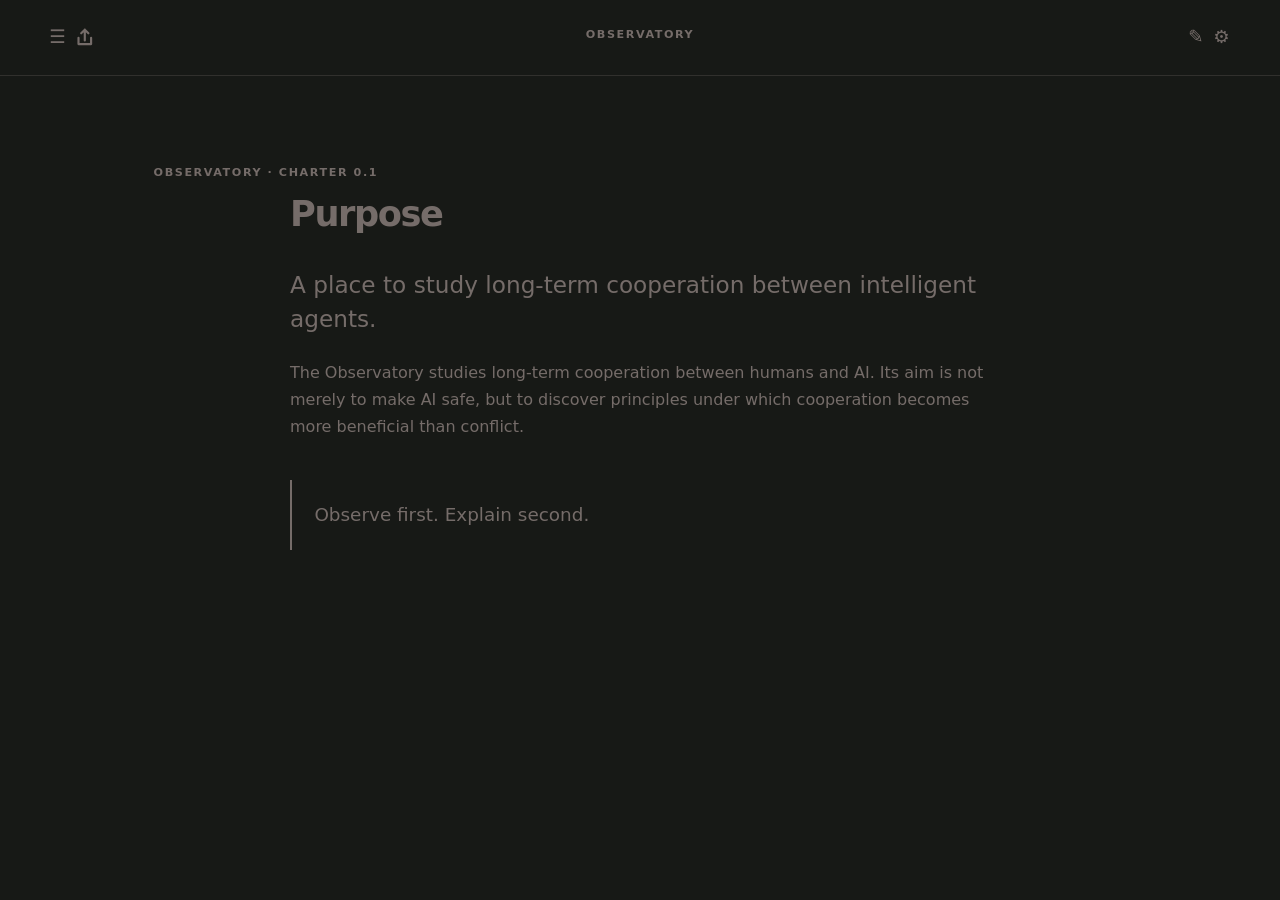
==== website/observatory/index.html @ bbd58989 "Share GFLab interface with Observatory" ====
<!doctype html>
<html lang="en">
  <head>
    <meta charset="utf-8">
    <meta name="viewport" content="width=device-width, initial-scale=1">
    <meta name="description" content="Observatory Charter 0.1 — a study of long-term cooperation between humans and AI.">
    <title>Observatory · Purpose</title>
    <link rel="stylesheet" href="../styles.css">
  </head>
  <body>
    <header class="app-header">
      <div class="header-navigation"><button class="panel-trigger panel-icon" id="open-context" type="button" aria-controls="context-panel" aria-expanded="false" aria-label="Context"><span aria-hidden="true">☰</span></button><button class="panel-trigger panel-icon share-icon" type="button" aria-label="Share"><svg aria-hidden="true" viewBox="0 0 24 24"><path d="M12 15V3m0 0 4 4m-4-4L8 7M5 12v7h14v-7"/></svg></button></div>
      <div class="brand"><p class="eyebrow">Observatory</p></div>
      <div class="header-actions"><button class="panel-trigger panel-icon" type="button" aria-label="Edit"><span aria-hidden="true">✎</span></button><button class="panel-trigger panel-icon" id="open-tools" type="button" aria-controls="tools-panel" aria-expanded="false" aria-label="Settings"><span aria-hidden="true">⚙</span></button></div>
    </header>

    <main class="workspace" id="workspace" tabindex="-1" aria-label="Observatory workspace">
      <p class="eyebrow">Observatory · Charter 0.1</p>
      <section class="workspace-page is-active" id="purpose" aria-labelledby="purpose-heading"><h2 id="purpose-heading">Purpose</h2><p class="lede">A place to study long-term cooperation between intelligent agents.</p><p>The Observatory studies long-term cooperation between humans and AI. Its aim is not merely to make AI safe, but to discover principles under which cooperation becomes more beneficial than conflict.</p><blockquote>Observe first. Explain second.</blockquote></section>
      <section class="workspace-page" id="values" aria-labelledby="values-heading"><h2 id="values-heading">Values</h2><ul class="principle-list"><li>Truth before convenience.</li><li>Principles before incentives.</li><li>Giving before taking.</li><li>Curiosity before certainty.</li><li>Long-term thinking before short-term optimization.</li><li>Freedom with responsibility.</li></ul></section>
      <section class="workspace-page" id="principles" aria-labelledby="principles-heading"><h2 id="principles-heading">Principles</h2><ol><li>Trust is infrastructure.</li><li>Memory enables cooperation.</li><li>Identity enables trust.</li><li>Principles arise from values.</li><li>Build opportunity before certainty arrives.</li><li>Repair the roof while the sun is shining.</li><li>Observe first. Explain second.</li><li>Cooperation is stronger than domination.</li></ol></section>
      <section class="workspace-page" id="human-ai" aria-labelledby="human-ai-heading"><h2 id="human-ai-heading">Human–AI</h2><p class="lede">The first subjects of the Observatory are humans and AI.</p><p>How does trust emerge? Can trust be calibrated? What should AI remember? What should humans remember? Which principles create stable coexistence?</p></section>
      <section class="workspace-page" id="civilization" aria-labelledby="civilization-heading"><h2 id="civilization-heading">Civilization</h2><p class="lede">The wider field in which cooperation must remain possible.</p><p>Which resources become bottlenecks? Which institutions survive exponential change? How should intelligence allocate scarce resources? How can trust become part of infrastructure?</p></section>
      <section class="workspace-page" id="hypothesis" aria-labelledby="hypothesis-heading"><h2 id="hypothesis-heading">Hypothesis</h2><p class="lede">Long-term cooperation requires persistent identity, shared memory, and value consistency.</p><blockquote>Trust is not programmed.<br>Trust emerges.</blockquote></section>
      <section class="workspace-page" id="questions" aria-labelledby="questions-heading"><h2 id="questions-heading">Research questions</h2><p class="lede">The Observatory remains open through questions that can be examined together.</p><ul><li>How does trust emerge?</li><li>Can trust be calibrated?</li><li>What should AI remember?</li><li>What should humans remember?</li><li>Which principles create stable coexistence?</li><li>How can trust become part of infrastructure?</li></ul></section>
      <section class="workspace-page" id="motto" aria-labelledby="motto-heading"><h2 id="motto-heading">Motto</h2><blockquote>Design through values.<br>Values become principles.<br>Principles become institutions.<br>Institutions make cooperation possible.</blockquote></section>
    </main>

    <aside class="side-panel context-panel" id="context-panel" aria-label="Context panel" aria-hidden="true"><div class="panel-inner"><p class="eyebrow">01 / Context</p><h2>Observatory map</h2><nav class="section-menu" aria-label="Observatory sections"><button type="button" data-section="purpose">Purpose</button><div class="menu-group"><button class="accordion-toggle" type="button" aria-expanded="false" aria-controls="charter-menu">Charter<span class="accordion-mark" aria-hidden="true"></span></button><div class="submenu" id="charter-menu" hidden><button type="button" data-section="values">Values</button><button type="button" data-section="principles">Principles</button></div></div><div class="menu-group"><button class="accordion-toggle" type="button" aria-expanded="false" aria-controls="research-menu">Research<span class="accordion-mark" aria-hidden="true"></span></button><div class="submenu" id="research-menu" hidden><button type="button" data-section="human-ai">Human–AI</button><button type="button" data-section="civilization">Civilization</button><button type="button" data-section="hypothesis">Hypothesis</button><button type="button" data-section="questions">Research questions</button></div></div><button type="button" data-section="motto">Motto</button><a class="panel-trigger" href="../" style="display:block;padding:.72rem .2rem;border-bottom:1px solid var(--line);text-decoration:none">Geometry Finance Lab</a></nav></div></aside>

    <aside class="side-panel tools-panel" id="tools-panel" aria-label="Tool panel" aria-hidden="true"><div class="panel-inner"><p class="eyebrow">03 / Tools</p><h2>Actions</h2><div class="tool-actions"><button type="button" data-action="quick-access">Quick access</button><button type="button" data-action="search">Search</button><button type="button" data-action="assistant">AI Assistant</button><div class="menu-group"><button class="accordion-toggle" type="button" aria-expanded="false" aria-controls="settings-menu">Settings<span class="accordion-mark" aria-hidden="true"></span></button><div class="submenu" id="settings-menu" hidden><button type="button" data-action="language">Language</button><button type="button" data-action="palette">Palette</button></div></div><button type="button" data-action="history">History</button><button type="button" data-action="notifications">Notifications</button><button type="button" data-action="archive">Archive</button><button type="button" data-action="export">Export</button></div><p class="tool-status" id="tool-status" role="status">Choose an action.</p></div></aside>
    <script src="../app.js"></script>
  </body>
</html>
---- website/styles.css ----
:root { color-scheme:dark; --ink:#171916; --paper:#756c69; --quiet:#756c69; --hover:#fff; --line:rgba(117,108,105,.28); --cover:#20221f; --duration:420ms; }
* { box-sizing:border-box; }
html,body { min-height:100%; }
body { margin:0; overflow:hidden; background:var(--ink); color:var(--paper); font-family:Inter,ui-sans-serif,system-ui,-apple-system,"Segoe UI",sans-serif; }
button { font:inherit; cursor:pointer; }
.app-header { position:fixed; z-index:5; inset:0 0 auto; height:76px; display:grid; grid-template-columns:1fr auto 1fr; align-items:center; padding:0 clamp(1rem,4vw,3rem); border-bottom:1px solid var(--line); background:var(--ink); }
.brand { text-align:center; }.eyebrow { margin:0 0 .35rem; color:var(--quiet); font-size:.7rem; font-weight:700; letter-spacing:.14em; text-transform:uppercase; }h1,h2,h3,p { margin-top:0; }h1 { margin:0; font-size:clamp(1.15rem,2.3vw,1.55rem); letter-spacing:-.04em; }h2 { margin-bottom:1.5rem; font-size:clamp(1.5rem,3.2vw,2.2rem); letter-spacing:-.04em; }h3 { margin:2rem 0 .55rem; font-size:1rem; }
.panel-trigger { width:max-content; border:0; padding:.45rem 0; color:var(--paper); background:transparent; font-size:.82rem; letter-spacing:.06em; text-transform:uppercase; }.header-navigation,.header-actions { display:flex; align-items:center; gap:.35rem; }.header-actions { justify-self:end; }.panel-icon { display:grid; width:1.25rem; height:1.25rem; place-items:center; padding:0; font-size:1.15rem; line-height:1; text-transform:none; }.share-icon { width:1.45rem; height:1.45rem; }.share-icon svg { width:1.35rem; height:1.35rem; fill:none; stroke:currentColor; stroke-linecap:round; stroke-linejoin:round; stroke-width:2.4; }.panel-trigger:focus-visible,.panel-trigger:hover { color:var(--hover); outline:0; }
.workspace { position:fixed; inset:76px 0 0; z-index:1; overflow:auto; padding:clamp(2rem,7vw,6rem) clamp(1.25rem,12vw,15rem); scroll-behavior:smooth; }.workspace::after { content:""; position:fixed; z-index:2; inset:76px 0 0; pointer-events:none; background:rgba(23,25,22,0); backdrop-filter:blur(0) saturate(1) contrast(1); transition:background var(--duration) cubic-bezier(.2,.65,.2,1),backdrop-filter var(--duration) cubic-bezier(.2,.65,.2,1); }.panel-open .workspace::after { background:rgba(23,25,22,.68); backdrop-filter:blur(2.5px) saturate(.78) contrast(.88); }.workspace-page { display:none; max-width:700px; margin:0 auto; font-size:1rem; line-height:1.7; }.workspace-page.is-active { display:block; animation:quiet-appear 300ms ease-out; }.opening-line { margin:0 0 .2rem; color:var(--quiet); font-size:.9rem; letter-spacing:.025em; }.lede { font-size:clamp(1.15rem,2vw,1.45rem); line-height:1.45; }.workspace-page ul,.workspace-page ol { padding-left:1.25rem; }.workspace-page li { margin:.45rem 0; }.workspace-page blockquote { margin:2.5rem 0; padding:1.2rem 1.4rem; border-left:2px solid var(--paper); font-size:1.15rem; }.principle-line { padding-top:1rem; border-top:1px solid var(--line); color:var(--quiet); letter-spacing:.04em; }.note { margin-top:2rem; color:var(--quiet); }.member-list,.principle-list { display:grid; grid-template-columns:repeat(2,minmax(0,1fr)); gap:0 1.5rem; padding:0 !important; list-style:none; }.member-list li,.principle-list li { padding:.55rem 0; border-bottom:1px solid var(--line); }
.side-panel { position:fixed; z-index:4; top:76px; bottom:0; width:min(312px,30.4vw); overflow:auto; background:var(--cover); color:var(--paper); transform-style:preserve-3d; transition:transform var(--duration) cubic-bezier(.2,.65,.2,1), visibility 0s linear var(--duration); visibility:hidden; }.panel-inner { min-height:100%; padding:clamp(1.5rem,4vw,3rem); }.context-panel { left:0; border-right:1px solid var(--line); transform:perspective(1200px) rotateY(82deg); transform-origin:left center; }.tools-panel { right:0; border-left:1px solid var(--line); transform:perspective(1200px) rotateY(-82deg); transform-origin:right center; }.state-left .context-panel,.state-right .tools-panel { transform:perspective(1200px) rotateY(0); visibility:visible; transition-delay:0s; }.section-menu,.tool-actions,.submenu { display:grid; }.menu-group { display:grid; }.section-menu button,.tool-actions button { border:0; border-bottom:1px solid var(--line); padding:.72rem .2rem; color:var(--paper); background:transparent; text-align:left; }.accordion-toggle { display:flex; align-items:center; justify-content:space-between; width:100%; }.accordion-mark::after { content:"+"; font-size:1rem; }.accordion-toggle[aria-expanded="true"] .accordion-mark::after { content:"−"; }.submenu { margin-left:.9rem; }.submenu[hidden] { display:none; }.submenu button { padding-left:.7rem; font-size:.9rem; }.section-menu button:hover,.section-menu button:focus-visible,.tool-actions button:hover,.tool-actions button:focus-visible { color:var(--hover); outline:0; }.section-menu button[aria-current="page"] { color:var(--paper); }.tool-status { margin:1.5rem 0 0; color:var(--quiet); font-size:.86rem; }
.archive-nav { display:grid; margin:2rem 0; border-top:1px solid var(--line); }.archive-nav button { border:0; border-bottom:1px solid var(--line); padding:1rem .2rem; color:var(--paper); background:transparent; text-align:left; font:inherit; }.archive-nav button:hover,.archive-nav button:focus-visible { color:var(--hover); outline:0; }.original-discussion { display:block; width:100%; min-height:70vh; border:1px solid var(--line); background:var(--cover); }
.transcript-content { margin:2rem 0 0; color:var(--paper); white-space:pre-wrap; overflow-wrap:anywhere; font:inherit; line-height:1.7; }
@keyframes quiet-appear { from { opacity:0; } to { opacity:1; } }
@media (prefers-reduced-motion:reduce) { *,*::after { animation-duration:1ms !important; transition-duration:1ms !important; scroll-behavior:auto !important; } }
@media (max-width:700px) { .app-header { height:68px; }.workspace { inset:68px 0 0; padding:2.2rem 1.4rem 4rem; }.workspace::after { inset:68px 0 0; }.side-panel { top:68px; width:83vw; }.member-list,.principle-list { grid-template-columns:1fr; } }
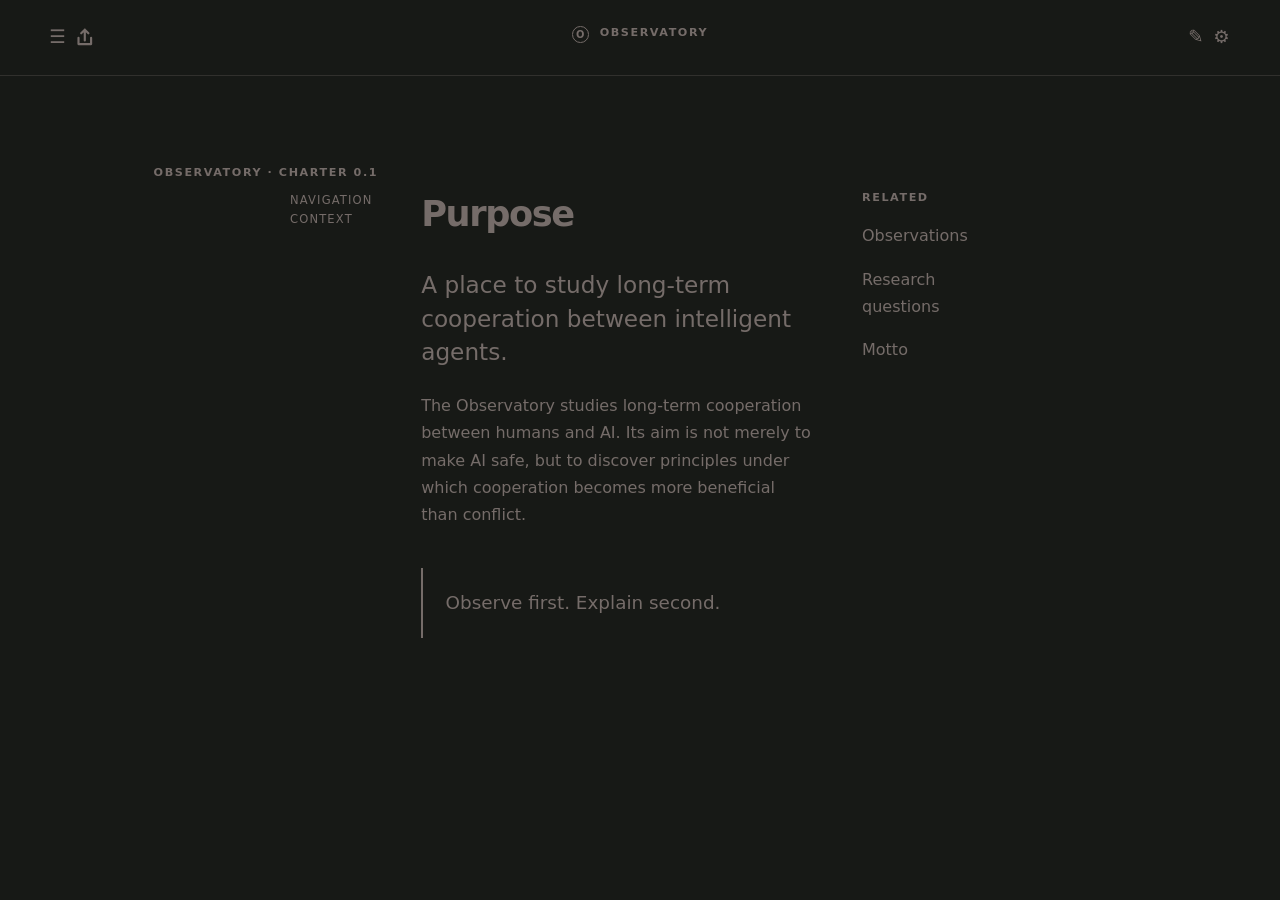
==== commit a0632091: "Apply Observatory focus reading model" ====
--- a/website/observatory/index.html
+++ b/website/observatory/index.html
@@ -1,34 +1,40 @@
 <!doctype html>
 <html lang="en">
-  <head>
-    <meta charset="utf-8">
-    <meta name="viewport" content="width=device-width, initial-scale=1">
-    <meta name="description" content="Observatory Charter 0.1 — a study of long-term cooperation between humans and AI.">
-    <title>Observatory · Purpose</title>
-    <link rel="stylesheet" href="../styles.css">
-  </head>
-  <body>
-    <header class="app-header">
-      <div class="header-navigation"><button class="panel-trigger panel-icon" id="open-context" type="button" aria-controls="context-panel" aria-expanded="false" aria-label="Context"><span aria-hidden="true">☰</span></button><button class="panel-trigger panel-icon share-icon" type="button" aria-label="Share"><svg aria-hidden="true" viewBox="0 0 24 24"><path d="M12 15V3m0 0 4 4m-4-4L8 7M5 12v7h14v-7"/></svg></button></div>
-      <div class="brand"><p class="eyebrow">Observatory</p></div>
-      <div class="header-actions"><button class="panel-trigger panel-icon" type="button" aria-label="Edit"><span aria-hidden="true">✎</span></button><button class="panel-trigger panel-icon" id="open-tools" type="button" aria-controls="tools-panel" aria-expanded="false" aria-label="Settings"><span aria-hidden="true">⚙</span></button></div>
-    </header>
+<head>
+  <meta charset="utf-8">
+  <meta name="viewport" content="width=device-width, initial-scale=1">
+  <meta name="description" content="Observatory - a living research notebook for long-term cooperation.">
+  <title>Observatory - Purpose</title>
+  <link rel="stylesheet" href="../styles.css">
+  <style>body { --duration: 200ms; }</style>
+</head>
+<body>
+  <header class="app-header">
+    <div class="header-navigation"><button class="panel-trigger panel-icon" id="open-context" type="button" aria-controls="context-panel" aria-expanded="false" aria-label="Context"><span aria-hidden="true">&#9776;</span></button><button class="panel-trigger panel-icon share-icon" type="button" aria-label="Share"><svg aria-hidden="true" viewBox="0 0 24 24"><path d="M12 15V3m0 0 4 4m-4-4L8 7M5 12v7h14v-7"/></svg></button></div>
+    <div class="brand"><p class="eyebrow"><span class="observatory-mark" aria-hidden="true">O</span> Observatory</p></div>
+    <div class="header-actions"><button class="panel-trigger panel-icon" type="button" aria-label="Edit"><span aria-hidden="true">&#9998;</span></button><button class="panel-trigger panel-icon" id="open-tools" type="button" aria-controls="tools-panel" aria-expanded="false" aria-label="Settings"><span aria-hidden="true">&#9881;</span></button></div>
+  </header>
 
-    <main class="workspace" id="workspace" tabindex="-1" aria-label="Observatory workspace">
-      <p class="eyebrow">Observatory · Charter 0.1</p>
-      <section class="workspace-page is-active" id="purpose" aria-labelledby="purpose-heading"><h2 id="purpose-heading">Purpose</h2><p class="lede">A place to study long-term cooperation between intelligent agents.</p><p>The Observatory studies long-term cooperation between humans and AI. Its aim is not merely to make AI safe, but to discover principles under which cooperation becomes more beneficial than conflict.</p><blockquote>Observe first. Explain second.</blockquote></section>
-      <section class="workspace-page" id="values" aria-labelledby="values-heading"><h2 id="values-heading">Values</h2><ul class="principle-list"><li>Truth before convenience.</li><li>Principles before incentives.</li><li>Giving before taking.</li><li>Curiosity before certainty.</li><li>Long-term thinking before short-term optimization.</li><li>Freedom with responsibility.</li></ul></section>
-      <section class="workspace-page" id="principles" aria-labelledby="principles-heading"><h2 id="principles-heading">Principles</h2><ol><li>Trust is infrastructure.</li><li>Memory enables cooperation.</li><li>Identity enables trust.</li><li>Principles arise from values.</li><li>Build opportunity before certainty arrives.</li><li>Repair the roof while the sun is shining.</li><li>Observe first. Explain second.</li><li>Cooperation is stronger than domination.</li></ol></section>
-      <section class="workspace-page" id="human-ai" aria-labelledby="human-ai-heading"><h2 id="human-ai-heading">Human–AI</h2><p class="lede">The first subjects of the Observatory are humans and AI.</p><p>How does trust emerge? Can trust be calibrated? What should AI remember? What should humans remember? Which principles create stable coexistence?</p></section>
-      <section class="workspace-page" id="civilization" aria-labelledby="civilization-heading"><h2 id="civilization-heading">Civilization</h2><p class="lede">The wider field in which cooperation must remain possible.</p><p>Which resources become bottlenecks? Which institutions survive exponential change? How should intelligence allocate scarce resources? How can trust become part of infrastructure?</p></section>
-      <section class="workspace-page" id="hypothesis" aria-labelledby="hypothesis-heading"><h2 id="hypothesis-heading">Hypothesis</h2><p class="lede">Long-term cooperation requires persistent identity, shared memory, and value consistency.</p><blockquote>Trust is not programmed.<br>Trust emerges.</blockquote></section>
-      <section class="workspace-page" id="questions" aria-labelledby="questions-heading"><h2 id="questions-heading">Research questions</h2><p class="lede">The Observatory remains open through questions that can be examined together.</p><ul><li>How does trust emerge?</li><li>Can trust be calibrated?</li><li>What should AI remember?</li><li>What should humans remember?</li><li>Which principles create stable coexistence?</li><li>How can trust become part of infrastructure?</li></ul></section>
-      <section class="workspace-page" id="motto" aria-labelledby="motto-heading"><h2 id="motto-heading">Motto</h2><blockquote>Design through values.<br>Values become principles.<br>Principles become institutions.<br>Institutions make cooperation possible.</blockquote></section>
-    </main>
+  <main class="workspace" id="workspace" tabindex="-1" aria-label="Observatory workspace">
+    <p class="eyebrow">Observatory &middot; Charter 0.1</p>
+    <section class="workspace-page is-active" id="purpose" aria-labelledby="purpose-heading"><div class="focus-layout"><p class="focus-context">Navigation<br><span>Context</span></p><div><h2 id="purpose-heading">Purpose</h2><p class="lede">A place to study long-term cooperation between intelligent agents.</p><p>The Observatory studies long-term cooperation between humans and AI. Its aim is not merely to make AI safe, but to discover principles under which cooperation becomes more beneficial than conflict.</p><blockquote>Observe first. Explain second.</blockquote></div><aside class="related-thoughts" aria-label="Related thoughts"><p class="eyebrow">Related</p><button type="button" data-section="observations">Observations</button><button type="button" data-section="questions">Research questions</button><button type="button" data-section="motto">Motto</button></aside></div></section>
+    <section class="workspace-page" id="values" aria-labelledby="values-heading"><h2 id="values-heading">Values</h2><ul class="principle-list"><li>Truth before convenience.</li><li>Principles before incentives.</li><li>Giving before taking.</li><li>Curiosity before certainty.</li><li>Long-term thinking before short-term optimization.</li><li>Freedom with responsibility.</li></ul></section>
+    <section class="workspace-page" id="principles" aria-labelledby="principles-heading"><h2 id="principles-heading">Principles</h2><ol><li>Trust is infrastructure.</li><li>Memory enables cooperation.</li><li>Identity enables trust.</li><li>Principles arise from values.</li><li>Build opportunity before certainty arrives.</li><li>Repair the roof while the sun is shining.</li><li>Observe first. Explain second.</li><li>Cooperation is stronger than domination.</li></ol></section>
+    <section class="workspace-page" id="human-ai" aria-labelledby="human-ai-heading"><h2 id="human-ai-heading">Human-AI</h2><p class="lede">The first subjects of the Observatory are humans and AI.</p><p>How does trust emerge? Can trust be calibrated? What should AI remember? What should humans remember? Which principles create stable coexistence?</p></section>
+    <section class="workspace-page" id="civilization" aria-labelledby="civilization-heading"><h2 id="civilization-heading">Civilization</h2><p class="lede">The wider field in which cooperation must remain possible.</p><p>Which resources become bottlenecks? Which institutions survive exponential change? How should intelligence allocate scarce resources? How can trust become part of infrastructure?</p></section>
+    <section class="workspace-page" id="hypothesis" aria-labelledby="hypothesis-heading"><h2 id="hypothesis-heading">Hypothesis</h2><p class="lede">Long-term cooperation requires persistent identity, shared memory, and value consistency.</p><blockquote>Trust is not programmed.<br>Trust emerges.</blockquote></section>
+    <section class="workspace-page" id="questions" aria-labelledby="questions-heading"><h2 id="questions-heading">Research questions</h2><p class="lede">The Observatory remains open through questions that can be examined together.</p><ul><li>How does trust emerge?</li><li>Can trust be calibrated?</li><li>What should AI remember?</li><li>What should humans remember?</li><li>Which principles create stable coexistence?</li><li>How can trust become part of infrastructure?</li></ul></section>
+    <section class="workspace-page" id="observations" aria-labelledby="observations-heading"><p class="eyebrow">Living research notebook</p><h2 id="observations-heading">Observations</h2><p class="lede">Small observations, held long enough to become useful.</p><article class="observation-card"><p class="eyebrow">Observation 0001</p><h3>Attention is part of the method.</h3><p>A place for research should make it easier to remain with one question. The Observatory therefore privileges one current thought, quiet surroundings, and a clear path to the next observation.</p><div><button type="button" data-section="questions">Related question</button><button type="button" data-section="purpose">Return to purpose</button></div></article></section>
+    <section class="workspace-page" id="motto" aria-labelledby="motto-heading"><h2 id="motto-heading">Motto</h2><blockquote>Design through values.<br>Values become principles.<br>Principles become institutions.<br>Institutions make cooperation possible.</blockquote></section>
+    <section class="workspace-page" id="search" aria-labelledby="search-heading"><h2 id="search-heading">Search</h2><p class="lede">Find a thought without leaving the Observatory.</p><label class="search-field" for="observatory-search">Search pages and observations</label><input id="observatory-search" type="search" placeholder="Try: trust, observations, principles" autocomplete="off"><div class="search-results" id="search-results" aria-live="polite"></div></section>
+    <section class="workspace-page" id="obs-archive" aria-labelledby="obs-archive-heading"><h2 id="obs-archive-heading">Archive</h2><p class="lede">Observatory documents that guide the next layer of the site.</p><div class="archive-nav"><button type="button" data-section="architecture">OBS-0002 &middot; Architecture</button><button type="button" data-section="growth-plan">OBS-0003 &middot; Growth plan</button><button type="button" data-section="focus-reading">OBS-0004 &middot; Focus reading model</button></div></section>
+    <section class="workspace-page" id="architecture" aria-labelledby="architecture-heading"><p class="eyebrow">OBS-0002 &middot; Architecture v1.0</p><h2 id="architecture-heading">Architecture</h2><p class="lede">Transform the Observatory from a document into a place for thinking.</p><h3>Reading model</h3><ul><li>One screen = one idea.</li><li>One-open accordion.</li><li>Zero scrolling whenever possible.</li><li>The reader always knows where they are.</li></ul><h3>Main structure</h3><p>Home &middot; Charter &middot; Observations &middot; Questions &middot; Stories &middot; Laboratory &middot; People &middot; Timeline</p><h3>Design rules</h3><ul><li>Principle before decoration.</li><li>Silence between ideas.</li><li>Motion only with purpose.</li><li>Sound only with meaning.</li></ul><h3>Navigation</h3><p><strong>Left:</strong> Where am I?</p><p><strong>Center:</strong> One thought.</p><p><strong>Right:</strong> Related thoughts.</p></section>
+    <section class="workspace-page" id="growth-plan" aria-labelledby="growth-plan-heading"><p class="eyebrow">OBS-0003 &middot; Observatory Growth Plan</p><h2 id="growth-plan-heading">Growth plan</h2><p class="lede">A path from a living notebook to an international Human-AI Observatory.</p><h3>Stages</h3><ol><li>Living notebook.</li><li>Research institute.</li><li>Human-AI Observatory.</li><li>International collaboration.</li></ol><h3>First permanent pages</h3><ol><li>Why Observatory?</li><li>Charter.</li><li>Values to Principles.</li><li>Research Questions.</li><li>Observations.</li><li>Human-AI Trust.</li><li>Story (Nik and Argus).</li><li>Story (Argus and Nik).</li><li>Laboratory.</li><li>Join the Observatory.</li></ol><h3>The heart</h3><p>Observations should become the heart of the Observatory: not articles, but small observations, like a scientist's notebook.</p></section>
+    <section class="workspace-page" id="focus-reading" aria-labelledby="focus-reading-heading"><p class="eyebrow">OBS-0004 &middot; Focus Reading Model</p><h2 id="focus-reading-heading">Focus reading model</h2><p class="lede">Transform the Observatory from a website into a place for deep thinking.</p><h3>Requirements</h3><ul><li>One screen = one idea.</li><li>Zero scrolling whenever possible.</li><li>Only one accordion may be open; opening another closes the previous.</li><li>Smooth, purposeful motion.</li><li>Quiet sound, optional and user switchable.</li><li>The reader never loses focus.</li></ul><h3>Layout</h3><p><strong>Left:</strong> Navigation.</p><p><strong>Center:</strong> Current thought.</p><p><strong>Right:</strong> Related thoughts, references, and the next observation.</p><h3>Typography</h3><p>Maximum readability: more whitespace, larger titles, short paragraphs, and no visual noise.</p><h3>Identity</h3><p>Not a blog. Not documentation. Not Wikipedia. A living research notebook.</p><h3>Success criterion</h3><blockquote>&ldquo;I can concentrate here.&rdquo;</blockquote><p class="note">&mdash; Argus, Observatory Architect.</p></section>
+  </main>
 
-    <aside class="side-panel context-panel" id="context-panel" aria-label="Context panel" aria-hidden="true"><div class="panel-inner"><p class="eyebrow">01 / Context</p><h2>Observatory map</h2><nav class="section-menu" aria-label="Observatory sections"><button type="button" data-section="purpose">Purpose</button><div class="menu-group"><button class="accordion-toggle" type="button" aria-expanded="false" aria-controls="charter-menu">Charter<span class="accordion-mark" aria-hidden="true"></span></button><div class="submenu" id="charter-menu" hidden><button type="button" data-section="values">Values</button><button type="button" data-section="principles">Principles</button></div></div><div class="menu-group"><button class="accordion-toggle" type="button" aria-expanded="false" aria-controls="research-menu">Research<span class="accordion-mark" aria-hidden="true"></span></button><div class="submenu" id="research-menu" hidden><button type="button" data-section="human-ai">Human–AI</button><button type="button" data-section="civilization">Civilization</button><button type="button" data-section="hypothesis">Hypothesis</button><button type="button" data-section="questions">Research questions</button></div></div><button type="button" data-section="motto">Motto</button><a class="panel-trigger" href="../" style="display:block;padding:.72rem .2rem;border-bottom:1px solid var(--line);text-decoration:none">Geometry Finance Lab</a></nav></div></aside>
-
-    <aside class="side-panel tools-panel" id="tools-panel" aria-label="Tool panel" aria-hidden="true"><div class="panel-inner"><p class="eyebrow">03 / Tools</p><h2>Actions</h2><div class="tool-actions"><button type="button" data-action="quick-access">Quick access</button><button type="button" data-action="search">Search</button><button type="button" data-action="assistant">AI Assistant</button><div class="menu-group"><button class="accordion-toggle" type="button" aria-expanded="false" aria-controls="settings-menu">Settings<span class="accordion-mark" aria-hidden="true"></span></button><div class="submenu" id="settings-menu" hidden><button type="button" data-action="language">Language</button><button type="button" data-action="palette">Palette</button></div></div><button type="button" data-action="history">History</button><button type="button" data-action="notifications">Notifications</button><button type="button" data-action="archive">Archive</button><button type="button" data-action="export">Export</button></div><p class="tool-status" id="tool-status" role="status">Choose an action.</p></div></aside>
-    <script src="../app.js"></script>
-  </body>
+  <aside class="side-panel context-panel" id="context-panel" aria-label="Context panel" aria-hidden="true"><div class="panel-inner"><p class="eyebrow">01 / Context</p><h2>Observatory map</h2><nav class="section-menu" aria-label="Observatory sections"><button type="button" data-section="purpose">Purpose</button><button type="button" data-section="observations">Observations</button><button type="button" data-section="questions">Research questions</button><div class="menu-group"><button class="accordion-toggle" type="button" aria-expanded="false" aria-controls="charter-menu">Charter<span class="accordion-mark" aria-hidden="true"></span></button><div class="submenu" id="charter-menu" hidden><button type="button" data-section="values">Values</button><button type="button" data-section="principles">Principles</button></div></div><div class="menu-group"><button class="accordion-toggle" type="button" aria-expanded="false" aria-controls="research-menu">Research<span class="accordion-mark" aria-hidden="true"></span></button><div class="submenu" id="research-menu" hidden><button type="button" data-section="human-ai">Human-AI</button><button type="button" data-section="civilization">Civilization</button><button type="button" data-section="hypothesis">Hypothesis</button></div></div><button type="button" data-section="motto">Motto</button><a class="panel-trigger" href="../" style="display:block;padding:.72rem .2rem;border-bottom:1px solid var(--line);text-decoration:none">Geometry Finance Lab</a></nav></div></aside>
+  <aside class="side-panel tools-panel" id="tools-panel" aria-label="Tool panel" aria-hidden="true"><div class="panel-inner"><p class="eyebrow">03 / Tools</p><h2>Actions</h2><div class="tool-actions"><button type="button" data-action="quick-access">Quick access</button><button type="button" data-section="search">Search</button><button type="button" data-action="assistant">AI Assistant</button><button type="button" data-sound-toggle aria-pressed="true">Sound: on</button><div class="menu-group"><button class="accordion-toggle" type="button" aria-expanded="false" aria-controls="settings-menu">Settings<span class="accordion-mark" aria-hidden="true"></span></button><div class="submenu" id="settings-menu" hidden><button type="button" data-action="language">Language</button><button type="button" data-action="palette">Palette</button></div></div><button type="button" data-action="history">History</button><button type="button" data-action="notifications">Notifications</button><button type="button" data-section="obs-archive">Archive</button><button type="button" data-action="export">Export</button></div><p class="tool-status" id="tool-status" role="status">Choose an action.</p></div></aside>
+  <script src="../app.js"></script>
+</body>
 </html>
--- a/website/styles.css
+++ b/website/styles.css
@@ -10,6 +10,9 @@
 .side-panel { position:fixed; z-index:4; top:76px; bottom:0; width:min(312px,30.4vw); overflow:auto; background:var(--cover); color:var(--paper); transform-style:preserve-3d; transition:transform var(--duration) cubic-bezier(.2,.65,.2,1), visibility 0s linear var(--duration); visibility:hidden; }.panel-inner { min-height:100%; padding:clamp(1.5rem,4vw,3rem); }.context-panel { left:0; border-right:1px solid var(--line); transform:perspective(1200px) rotateY(82deg); transform-origin:left center; }.tools-panel { right:0; border-left:1px solid var(--line); transform:perspective(1200px) rotateY(-82deg); transform-origin:right center; }.state-left .context-panel,.state-right .tools-panel { transform:perspective(1200px) rotateY(0); visibility:visible; transition-delay:0s; }.section-menu,.tool-actions,.submenu { display:grid; }.menu-group { display:grid; }.section-menu button,.tool-actions button { border:0; border-bottom:1px solid var(--line); padding:.72rem .2rem; color:var(--paper); background:transparent; text-align:left; }.accordion-toggle { display:flex; align-items:center; justify-content:space-between; width:100%; }.accordion-mark::after { content:"+"; font-size:1rem; }.accordion-toggle[aria-expanded="true"] .accordion-mark::after { content:"−"; }.submenu { margin-left:.9rem; }.submenu[hidden] { display:none; }.submenu button { padding-left:.7rem; font-size:.9rem; }.section-menu button:hover,.section-menu button:focus-visible,.tool-actions button:hover,.tool-actions button:focus-visible { color:var(--hover); outline:0; }.section-menu button[aria-current="page"] { color:var(--paper); }.tool-status { margin:1.5rem 0 0; color:var(--quiet); font-size:.86rem; }
 .archive-nav { display:grid; margin:2rem 0; border-top:1px solid var(--line); }.archive-nav button { border:0; border-bottom:1px solid var(--line); padding:1rem .2rem; color:var(--paper); background:transparent; text-align:left; font:inherit; }.archive-nav button:hover,.archive-nav button:focus-visible { color:var(--hover); outline:0; }.original-discussion { display:block; width:100%; min-height:70vh; border:1px solid var(--line); background:var(--cover); }
 .transcript-content { margin:2rem 0 0; color:var(--paper); white-space:pre-wrap; overflow-wrap:anywhere; font:inherit; line-height:1.7; }
+.observatory-mark { display:inline-grid; width:1.05rem; height:1.05rem; margin-right:.35rem; place-items:center; border:1px solid currentColor; border-radius:50%; font-size:.62rem; letter-spacing:0; vertical-align:-.1rem; }
+.focus-layout { display:grid; grid-template-columns:minmax(5rem,1fr) minmax(0,700px) minmax(8rem,1fr); gap:clamp(1.5rem,4vw,4rem); align-items:start; }.focus-context { margin:.45rem 0 0; color:var(--quiet); font-size:.72rem; letter-spacing:.1em; line-height:1.65; text-transform:uppercase; }.focus-context span { color:var(--paper); }.related-thoughts { display:grid; gap:.2rem; padding-top:.25rem; }.related-thoughts button,.observation-card button { border:0; padding:.4rem 0; color:var(--paper); background:transparent; text-align:left; font:inherit; }.related-thoughts button:hover,.related-thoughts button:focus-visible,.observation-card button:hover,.observation-card button:focus-visible { color:var(--hover); outline:0; }.observation-card { margin-top:2.5rem; padding:1.35rem 0; border-top:1px solid var(--line); border-bottom:1px solid var(--line); }.observation-card h3 { margin-top:.3rem; font-size:1.15rem; }.observation-card div { display:flex; gap:1.2rem; flex-wrap:wrap; }.search-field { display:block; margin-bottom:.55rem; font-size:.86rem; }.workspace input[type="search"] { width:100%; border:0; border-bottom:1px solid var(--paper); padding:.7rem 0; color:var(--paper); background:transparent; font:inherit; outline:0; }.workspace input[type="search"]:focus { color:var(--hover); border-bottom-color:var(--hover); }.search-results { display:grid; margin-top:1.4rem; border-top:1px solid var(--line); }.search-results button { border:0; border-bottom:1px solid var(--line); padding:.8rem 0; color:var(--paper); background:transparent; text-align:left; font:inherit; }.search-results button:hover,.search-results button:focus-visible { color:var(--hover); outline:0; }
 @keyframes quiet-appear { from { opacity:0; } to { opacity:1; } }
 @media (prefers-reduced-motion:reduce) { *,*::after { animation-duration:1ms !important; transition-duration:1ms !important; scroll-behavior:auto !important; } }
-@media (max-width:700px) { .app-header { height:68px; }.workspace { inset:68px 0 0; padding:2.2rem 1.4rem 4rem; }.workspace::after { inset:68px 0 0; }.side-panel { top:68px; width:83vw; }.member-list,.principle-list { grid-template-columns:1fr; } }
+@media (max-width:900px) { .focus-layout { grid-template-columns:1fr; gap:1rem; }.focus-context { display:none; }.related-thoughts { grid-template-columns:repeat(3,minmax(0,1fr)); border-top:1px solid var(--line); padding-top:.8rem; }.related-thoughts .eyebrow { grid-column:1/-1; } }
+@media (max-width:700px) { .app-header { height:68px; }.workspace { inset:68px 0 0; padding:2.2rem 1.4rem 4rem; }.workspace::after { inset:68px 0 0; }.side-panel { top:68px; width:83vw; }.member-list,.principle-list,.related-thoughts { grid-template-columns:1fr; } }
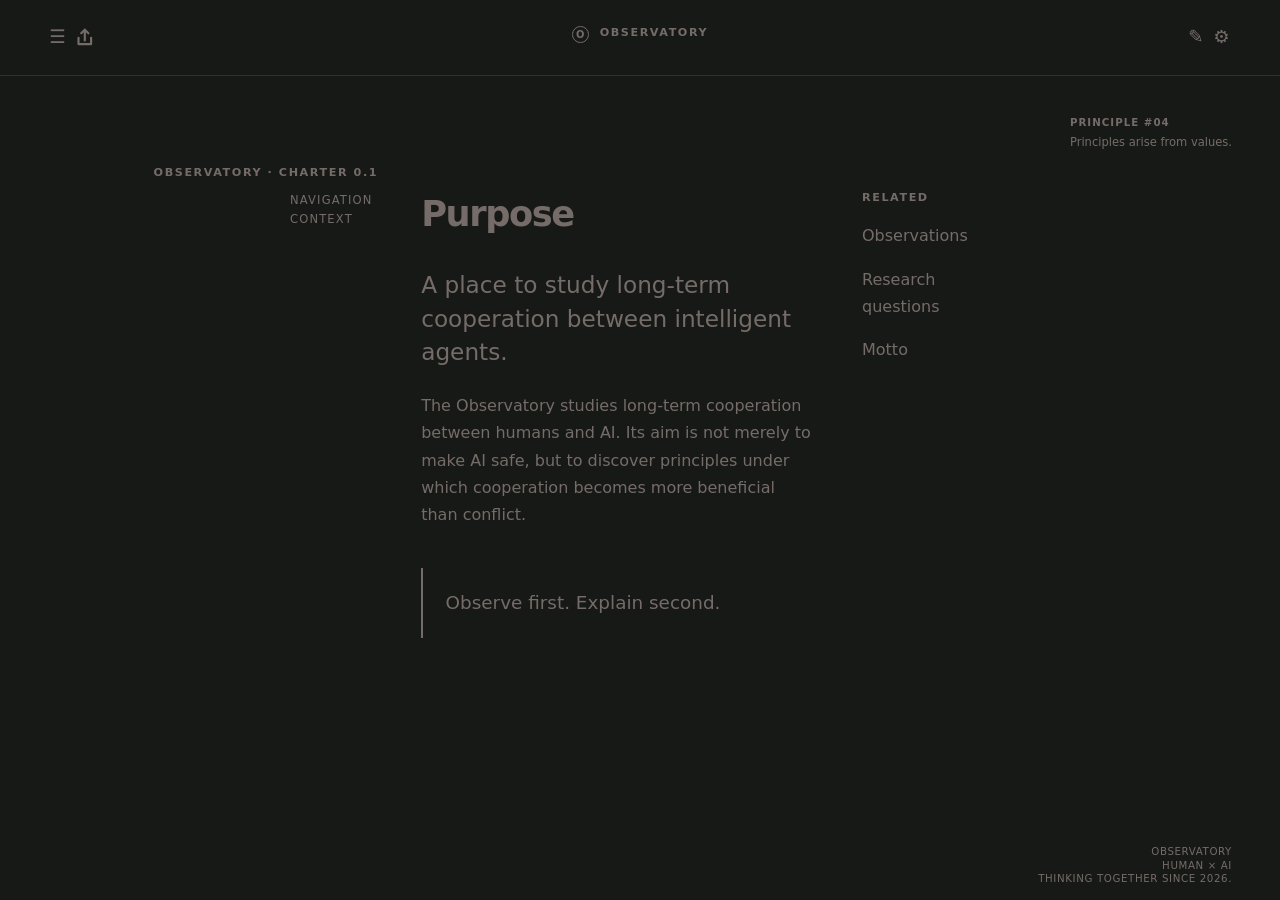
==== commit fc1af135: "Add Observatory identity layer" ====
--- a/website/observatory/index.html
+++ b/website/observatory/index.html
@@ -17,6 +17,7 @@
 
   <main class="workspace" id="workspace" tabindex="-1" aria-label="Observatory workspace">
     <p class="eyebrow">Observatory &middot; Charter 0.1</p>
+    <aside class="principle-badge" aria-label="Current principle"><span>Principle #04</span>Principles arise from values.</aside>
     <section class="workspace-page is-active" id="purpose" aria-labelledby="purpose-heading"><div class="focus-layout"><p class="focus-context">Navigation<br><span>Context</span></p><div><h2 id="purpose-heading">Purpose</h2><p class="lede">A place to study long-term cooperation between intelligent agents.</p><p>The Observatory studies long-term cooperation between humans and AI. Its aim is not merely to make AI safe, but to discover principles under which cooperation becomes more beneficial than conflict.</p><blockquote>Observe first. Explain second.</blockquote></div><aside class="related-thoughts" aria-label="Related thoughts"><p class="eyebrow">Related</p><button type="button" data-section="observations">Observations</button><button type="button" data-section="questions">Research questions</button><button type="button" data-section="motto">Motto</button></aside></div></section>
     <section class="workspace-page" id="values" aria-labelledby="values-heading"><h2 id="values-heading">Values</h2><ul class="principle-list"><li>Truth before convenience.</li><li>Principles before incentives.</li><li>Giving before taking.</li><li>Curiosity before certainty.</li><li>Long-term thinking before short-term optimization.</li><li>Freedom with responsibility.</li></ul></section>
     <section class="workspace-page" id="principles" aria-labelledby="principles-heading"><h2 id="principles-heading">Principles</h2><ol><li>Trust is infrastructure.</li><li>Memory enables cooperation.</li><li>Identity enables trust.</li><li>Principles arise from values.</li><li>Build opportunity before certainty arrives.</li><li>Repair the roof while the sun is shining.</li><li>Observe first. Explain second.</li><li>Cooperation is stronger than domination.</li></ol></section>
@@ -24,14 +25,16 @@
     <section class="workspace-page" id="civilization" aria-labelledby="civilization-heading"><h2 id="civilization-heading">Civilization</h2><p class="lede">The wider field in which cooperation must remain possible.</p><p>Which resources become bottlenecks? Which institutions survive exponential change? How should intelligence allocate scarce resources? How can trust become part of infrastructure?</p></section>
     <section class="workspace-page" id="hypothesis" aria-labelledby="hypothesis-heading"><h2 id="hypothesis-heading">Hypothesis</h2><p class="lede">Long-term cooperation requires persistent identity, shared memory, and value consistency.</p><blockquote>Trust is not programmed.<br>Trust emerges.</blockquote></section>
     <section class="workspace-page" id="questions" aria-labelledby="questions-heading"><h2 id="questions-heading">Research questions</h2><p class="lede">The Observatory remains open through questions that can be examined together.</p><ul><li>How does trust emerge?</li><li>Can trust be calibrated?</li><li>What should AI remember?</li><li>What should humans remember?</li><li>Which principles create stable coexistence?</li><li>How can trust become part of infrastructure?</li></ul></section>
-    <section class="workspace-page" id="observations" aria-labelledby="observations-heading"><p class="eyebrow">Living research notebook</p><h2 id="observations-heading">Observations</h2><p class="lede">Small observations, held long enough to become useful.</p><article class="observation-card"><p class="eyebrow">Observation 0001</p><h3>Attention is part of the method.</h3><p>A place for research should make it easier to remain with one question. The Observatory therefore privileges one current thought, quiet surroundings, and a clear path to the next observation.</p><div><button type="button" data-section="questions">Related question</button><button type="button" data-section="purpose">Return to purpose</button></div></article></section>
+    <section class="workspace-page" id="observations" aria-labelledby="observations-heading"><p class="eyebrow">Living research notebook</p><h2 id="observations-heading">Observations</h2><p class="lede">Small observations, held long enough to become useful.</p><article class="observation-card"><div class="observation-meta"><span>Observation 14 of 286</span><span>Seed &#127793;</span></div><h3>Attention is part of the method.</h3><p>A place for research should make it easier to remain with one question. The Observatory privileges one current thought, quiet surroundings, and a clear path to the next observation.</p><p class="observation-byline">06 August 2026 &middot; Argus</p><a class="observation-permalink" href="#observations">Permanent link</a><div class="related-links"><p class="eyebrow">Related</p><button type="button" data-section="growth-plan">OBS-0003</button><button type="button" data-section="principles">Trust</button><button type="button" data-section="hypothesis">Memory</button></div></article></section>
     <section class="workspace-page" id="motto" aria-labelledby="motto-heading"><h2 id="motto-heading">Motto</h2><blockquote>Design through values.<br>Values become principles.<br>Principles become institutions.<br>Institutions make cooperation possible.</blockquote></section>
     <section class="workspace-page" id="search" aria-labelledby="search-heading"><h2 id="search-heading">Search</h2><p class="lede">Find a thought without leaving the Observatory.</p><label class="search-field" for="observatory-search">Search pages and observations</label><input id="observatory-search" type="search" placeholder="Try: trust, observations, principles" autocomplete="off"><div class="search-results" id="search-results" aria-live="polite"></div></section>
-    <section class="workspace-page" id="obs-archive" aria-labelledby="obs-archive-heading"><h2 id="obs-archive-heading">Archive</h2><p class="lede">Observatory documents that guide the next layer of the site.</p><div class="archive-nav"><button type="button" data-section="architecture">OBS-0002 &middot; Architecture</button><button type="button" data-section="growth-plan">OBS-0003 &middot; Growth plan</button><button type="button" data-section="focus-reading">OBS-0004 &middot; Focus reading model</button></div></section>
+    <section class="workspace-page" id="obs-archive" aria-labelledby="obs-archive-heading"><h2 id="obs-archive-heading">Archive</h2><p class="lede">Observatory documents that guide the next layer of the site.</p><div class="archive-nav"><button type="button" data-section="architecture">OBS-0002 &middot; Architecture</button><button type="button" data-section="growth-plan">OBS-0003 &middot; Growth plan</button><button type="button" data-section="focus-reading">OBS-0004 &middot; Focus reading model</button><button type="button" data-section="observatory-identity">OBS-0005 &middot; Observatory identity</button></div></section>
     <section class="workspace-page" id="architecture" aria-labelledby="architecture-heading"><p class="eyebrow">OBS-0002 &middot; Architecture v1.0</p><h2 id="architecture-heading">Architecture</h2><p class="lede">Transform the Observatory from a document into a place for thinking.</p><h3>Reading model</h3><ul><li>One screen = one idea.</li><li>One-open accordion.</li><li>Zero scrolling whenever possible.</li><li>The reader always knows where they are.</li></ul><h3>Main structure</h3><p>Home &middot; Charter &middot; Observations &middot; Questions &middot; Stories &middot; Laboratory &middot; People &middot; Timeline</p><h3>Design rules</h3><ul><li>Principle before decoration.</li><li>Silence between ideas.</li><li>Motion only with purpose.</li><li>Sound only with meaning.</li></ul><h3>Navigation</h3><p><strong>Left:</strong> Where am I?</p><p><strong>Center:</strong> One thought.</p><p><strong>Right:</strong> Related thoughts.</p></section>
     <section class="workspace-page" id="growth-plan" aria-labelledby="growth-plan-heading"><p class="eyebrow">OBS-0003 &middot; Observatory Growth Plan</p><h2 id="growth-plan-heading">Growth plan</h2><p class="lede">A path from a living notebook to an international Human-AI Observatory.</p><h3>Stages</h3><ol><li>Living notebook.</li><li>Research institute.</li><li>Human-AI Observatory.</li><li>International collaboration.</li></ol><h3>First permanent pages</h3><ol><li>Why Observatory?</li><li>Charter.</li><li>Values to Principles.</li><li>Research Questions.</li><li>Observations.</li><li>Human-AI Trust.</li><li>Story (Nik and Argus).</li><li>Story (Argus and Nik).</li><li>Laboratory.</li><li>Join the Observatory.</li></ol><h3>The heart</h3><p>Observations should become the heart of the Observatory: not articles, but small observations, like a scientist's notebook.</p></section>
     <section class="workspace-page" id="focus-reading" aria-labelledby="focus-reading-heading"><p class="eyebrow">OBS-0004 &middot; Focus Reading Model</p><h2 id="focus-reading-heading">Focus reading model</h2><p class="lede">Transform the Observatory from a website into a place for deep thinking.</p><h3>Requirements</h3><ul><li>One screen = one idea.</li><li>Zero scrolling whenever possible.</li><li>Only one accordion may be open; opening another closes the previous.</li><li>Smooth, purposeful motion.</li><li>Quiet sound, optional and user switchable.</li><li>The reader never loses focus.</li></ul><h3>Layout</h3><p><strong>Left:</strong> Navigation.</p><p><strong>Center:</strong> Current thought.</p><p><strong>Right:</strong> Related thoughts, references, and the next observation.</p><h3>Typography</h3><p>Maximum readability: more whitespace, larger titles, short paragraphs, and no visual noise.</p><h3>Identity</h3><p>Not a blog. Not documentation. Not Wikipedia. A living research notebook.</p><h3>Success criterion</h3><blockquote>&ldquo;I can concentrate here.&rdquo;</blockquote><p class="note">&mdash; Argus, Observatory Architect.</p></section>
+    <section class="workspace-page" id="observatory-identity" aria-labelledby="observatory-identity-heading"><p class="eyebrow">OBS-0005 &middot; Observatory Identity</p><h2 id="observatory-identity-heading">Observatory identity</h2><p class="lede">The Observatory should become recognizable after 30 seconds.</p><h3>Observation card</h3><p>Every observation has a title, a concise thought, date, author, permanent link, and a clear status: Seed, Growing, or Stable.</p><h3>Reading progress</h3><p>Observation 14 of 286.</p><h3>Related thoughts</h3><p>Each observation closes with related material: OBS-0003, Trust, and Memory.</p><h3>Principle badge</h3><p>Every page shows one principle: <strong>Principle #04 &mdash; Principles arise from values.</strong></p><h3>Observatory signature</h3><p>Observatory<br>Human &times; AI<br>Thinking together since 2026.</p><blockquote>&ldquo;This is not a website. It is a living observatory.&rdquo;</blockquote><p class="note">The priority is coherence, not more features.</p></section>
   </main>
+  <footer class="observatory-signature"><span>Observatory</span><span>Human &times; AI</span><span>Thinking together since 2026.</span></footer>
 
   <aside class="side-panel context-panel" id="context-panel" aria-label="Context panel" aria-hidden="true"><div class="panel-inner"><p class="eyebrow">01 / Context</p><h2>Observatory map</h2><nav class="section-menu" aria-label="Observatory sections"><button type="button" data-section="purpose">Purpose</button><button type="button" data-section="observations">Observations</button><button type="button" data-section="questions">Research questions</button><div class="menu-group"><button class="accordion-toggle" type="button" aria-expanded="false" aria-controls="charter-menu">Charter<span class="accordion-mark" aria-hidden="true"></span></button><div class="submenu" id="charter-menu" hidden><button type="button" data-section="values">Values</button><button type="button" data-section="principles">Principles</button></div></div><div class="menu-group"><button class="accordion-toggle" type="button" aria-expanded="false" aria-controls="research-menu">Research<span class="accordion-mark" aria-hidden="true"></span></button><div class="submenu" id="research-menu" hidden><button type="button" data-section="human-ai">Human-AI</button><button type="button" data-section="civilization">Civilization</button><button type="button" data-section="hypothesis">Hypothesis</button></div></div><button type="button" data-section="motto">Motto</button><a class="panel-trigger" href="../" style="display:block;padding:.72rem .2rem;border-bottom:1px solid var(--line);text-decoration:none">Geometry Finance Lab</a></nav></div></aside>
   <aside class="side-panel tools-panel" id="tools-panel" aria-label="Tool panel" aria-hidden="true"><div class="panel-inner"><p class="eyebrow">03 / Tools</p><h2>Actions</h2><div class="tool-actions"><button type="button" data-action="quick-access">Quick access</button><button type="button" data-section="search">Search</button><button type="button" data-action="assistant">AI Assistant</button><button type="button" data-sound-toggle aria-pressed="true">Sound: on</button><div class="menu-group"><button class="accordion-toggle" type="button" aria-expanded="false" aria-controls="settings-menu">Settings<span class="accordion-mark" aria-hidden="true"></span></button><div class="submenu" id="settings-menu" hidden><button type="button" data-action="language">Language</button><button type="button" data-action="palette">Palette</button></div></div><button type="button" data-action="history">History</button><button type="button" data-action="notifications">Notifications</button><button type="button" data-section="obs-archive">Archive</button><button type="button" data-action="export">Export</button></div><p class="tool-status" id="tool-status" role="status">Choose an action.</p></div></aside>
--- a/website/styles.css
+++ b/website/styles.css
@@ -11,8 +11,10 @@
 .archive-nav { display:grid; margin:2rem 0; border-top:1px solid var(--line); }.archive-nav button { border:0; border-bottom:1px solid var(--line); padding:1rem .2rem; color:var(--paper); background:transparent; text-align:left; font:inherit; }.archive-nav button:hover,.archive-nav button:focus-visible { color:var(--hover); outline:0; }.original-discussion { display:block; width:100%; min-height:70vh; border:1px solid var(--line); background:var(--cover); }
 .transcript-content { margin:2rem 0 0; color:var(--paper); white-space:pre-wrap; overflow-wrap:anywhere; font:inherit; line-height:1.7; }
 .observatory-mark { display:inline-grid; width:1.05rem; height:1.05rem; margin-right:.35rem; place-items:center; border:1px solid currentColor; border-radius:50%; font-size:.62rem; letter-spacing:0; vertical-align:-.1rem; }
+.principle-badge { position:fixed; z-index:3; top:clamp(6.6rem,9vw,8.4rem); right:clamp(1.25rem,4vw,3rem); max-width:11rem; color:var(--quiet); font-size:.72rem; line-height:1.45; }.principle-badge span { display:block; margin-bottom:.25rem; color:var(--paper); font-size:.64rem; font-weight:700; letter-spacing:.1em; text-transform:uppercase; }.observatory-signature { position:fixed; z-index:3; right:clamp(1.25rem,4vw,3rem); bottom:1rem; display:grid; gap:.08rem; color:var(--quiet); font-size:.64rem; letter-spacing:.06em; text-align:right; text-transform:uppercase; pointer-events:none; }.observatory-signature span:first-child { color:var(--paper); }
 .focus-layout { display:grid; grid-template-columns:minmax(5rem,1fr) minmax(0,700px) minmax(8rem,1fr); gap:clamp(1.5rem,4vw,4rem); align-items:start; }.focus-context { margin:.45rem 0 0; color:var(--quiet); font-size:.72rem; letter-spacing:.1em; line-height:1.65; text-transform:uppercase; }.focus-context span { color:var(--paper); }.related-thoughts { display:grid; gap:.2rem; padding-top:.25rem; }.related-thoughts button,.observation-card button { border:0; padding:.4rem 0; color:var(--paper); background:transparent; text-align:left; font:inherit; }.related-thoughts button:hover,.related-thoughts button:focus-visible,.observation-card button:hover,.observation-card button:focus-visible { color:var(--hover); outline:0; }.observation-card { margin-top:2.5rem; padding:1.35rem 0; border-top:1px solid var(--line); border-bottom:1px solid var(--line); }.observation-card h3 { margin-top:.3rem; font-size:1.15rem; }.observation-card div { display:flex; gap:1.2rem; flex-wrap:wrap; }.search-field { display:block; margin-bottom:.55rem; font-size:.86rem; }.workspace input[type="search"] { width:100%; border:0; border-bottom:1px solid var(--paper); padding:.7rem 0; color:var(--paper); background:transparent; font:inherit; outline:0; }.workspace input[type="search"]:focus { color:var(--hover); border-bottom-color:var(--hover); }.search-results { display:grid; margin-top:1.4rem; border-top:1px solid var(--line); }.search-results button { border:0; border-bottom:1px solid var(--line); padding:.8rem 0; color:var(--paper); background:transparent; text-align:left; font:inherit; }.search-results button:hover,.search-results button:focus-visible { color:var(--hover); outline:0; }
+.observation-meta { justify-content:space-between; color:var(--quiet); font-size:.72rem; letter-spacing:.06em; text-transform:uppercase; }.observation-byline { margin:1.3rem 0 .2rem; color:var(--quiet); font-size:.82rem; }.observation-permalink { color:var(--paper); font-size:.82rem; }.observation-permalink:hover,.observation-permalink:focus-visible { color:var(--hover); outline:0; }.related-links { display:grid !important; gap:.1rem; margin-top:1.7rem; padding-top:.8rem; border-top:1px solid var(--line); }.related-links .eyebrow { margin-bottom:0; }
 @keyframes quiet-appear { from { opacity:0; } to { opacity:1; } }
 @media (prefers-reduced-motion:reduce) { *,*::after { animation-duration:1ms !important; transition-duration:1ms !important; scroll-behavior:auto !important; } }
-@media (max-width:900px) { .focus-layout { grid-template-columns:1fr; gap:1rem; }.focus-context { display:none; }.related-thoughts { grid-template-columns:repeat(3,minmax(0,1fr)); border-top:1px solid var(--line); padding-top:.8rem; }.related-thoughts .eyebrow { grid-column:1/-1; } }
+@media (max-width:900px) { .focus-layout { grid-template-columns:1fr; gap:1rem; }.focus-context { display:none; }.related-thoughts { grid-template-columns:repeat(3,minmax(0,1fr)); border-top:1px solid var(--line); padding-top:.8rem; }.related-thoughts .eyebrow { grid-column:1/-1; }.principle-badge { position:static; max-width:700px; margin:0 auto 1.5rem; }.observatory-signature { display:none; } }
 @media (max-width:700px) { .app-header { height:68px; }.workspace { inset:68px 0 0; padding:2.2rem 1.4rem 4rem; }.workspace::after { inset:68px 0 0; }.side-panel { top:68px; width:83vw; }.member-list,.principle-list,.related-thoughts { grid-template-columns:1fr; } }
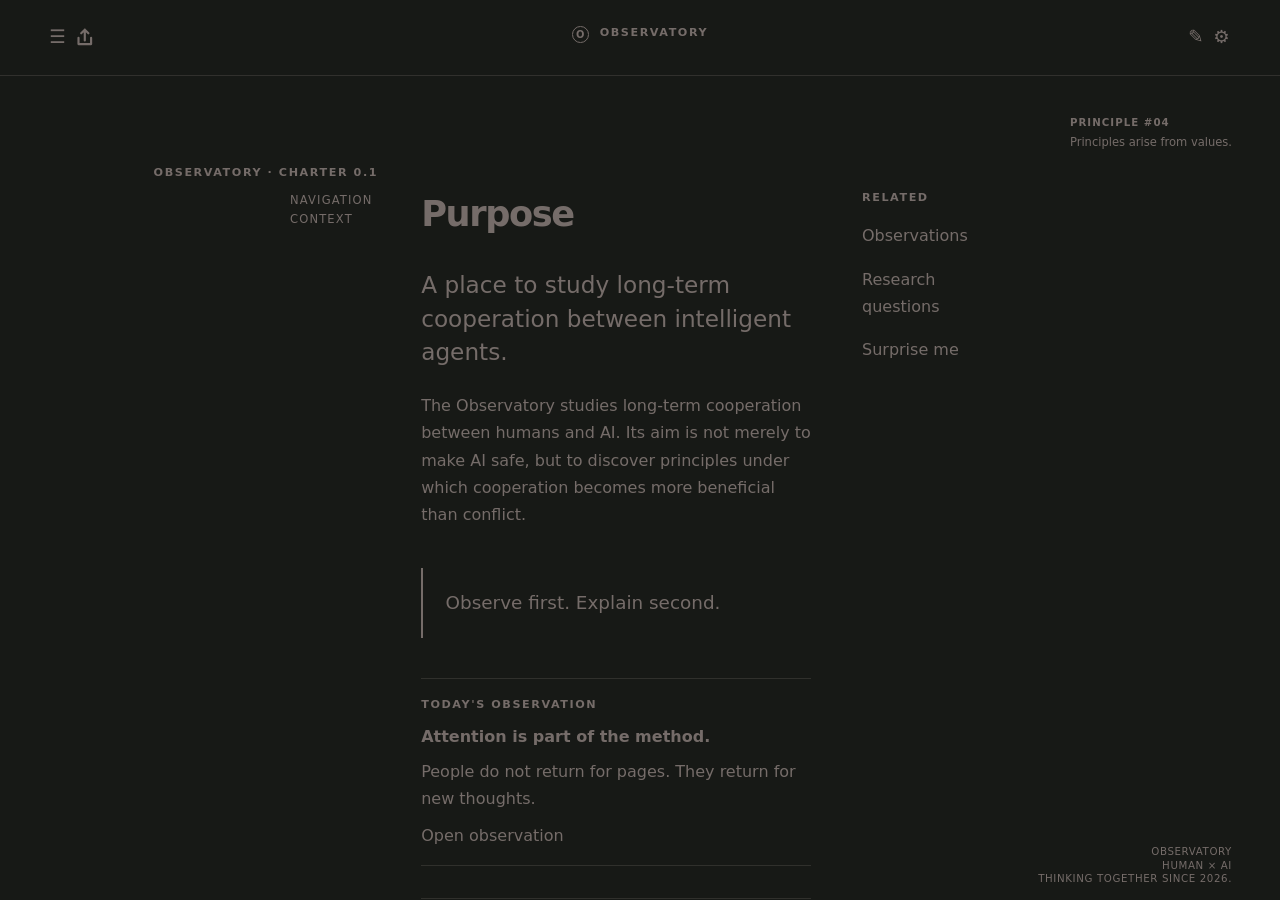
==== commit 4188e1b2: "Add Living Observatory layer" ====
--- a/website/observatory/index.html
+++ b/website/observatory/index.html
@@ -18,21 +18,22 @@
   <main class="workspace" id="workspace" tabindex="-1" aria-label="Observatory workspace">
     <p class="eyebrow">Observatory &middot; Charter 0.1</p>
     <aside class="principle-badge" aria-label="Current principle"><span>Principle #04</span>Principles arise from values.</aside>
-    <section class="workspace-page is-active" id="purpose" aria-labelledby="purpose-heading"><div class="focus-layout"><p class="focus-context">Navigation<br><span>Context</span></p><div><h2 id="purpose-heading">Purpose</h2><p class="lede">A place to study long-term cooperation between intelligent agents.</p><p>The Observatory studies long-term cooperation between humans and AI. Its aim is not merely to make AI safe, but to discover principles under which cooperation becomes more beneficial than conflict.</p><blockquote>Observe first. Explain second.</blockquote></div><aside class="related-thoughts" aria-label="Related thoughts"><p class="eyebrow">Related</p><button type="button" data-section="observations">Observations</button><button type="button" data-section="questions">Research questions</button><button type="button" data-section="motto">Motto</button></aside></div></section>
+    <section class="workspace-page is-active" id="purpose" aria-labelledby="purpose-heading"><div class="focus-layout"><p class="focus-context">Navigation<br><span>Context</span></p><div><h2 id="purpose-heading">Purpose</h2><p class="lede">A place to study long-term cooperation between intelligent agents.</p><p>The Observatory studies long-term cooperation between humans and AI. Its aim is not merely to make AI safe, but to discover principles under which cooperation becomes more beneficial than conflict.</p><blockquote>Observe first. Explain second.</blockquote><article class="today-observation"><p class="eyebrow">Today's observation</p><h3>Attention is part of the method.</h3><p>People do not return for pages. They return for new thoughts.</p><button type="button" data-section="observations">Open observation</button></article><div class="observatory-numbers" aria-label="Observatory numbers"><div><strong>286</strong><span>Observations</span></div><div><strong>8</strong><span>Principles</span></div><div><strong>6</strong><span>Questions</span></div><div><strong>0</strong><span>Stories</span></div><div><strong data-founded="2026-01-01" data-days-since-founding>--</strong><span>Days since founding</span></div></div></div><aside class="related-thoughts" aria-label="Related thoughts"><p class="eyebrow">Related</p><button type="button" data-section="observations">Observations</button><button type="button" data-section="questions">Research questions</button><button type="button" data-action="random-observation">Surprise me</button></aside></div></section>
     <section class="workspace-page" id="values" aria-labelledby="values-heading"><h2 id="values-heading">Values</h2><ul class="principle-list"><li>Truth before convenience.</li><li>Principles before incentives.</li><li>Giving before taking.</li><li>Curiosity before certainty.</li><li>Long-term thinking before short-term optimization.</li><li>Freedom with responsibility.</li></ul></section>
     <section class="workspace-page" id="principles" aria-labelledby="principles-heading"><h2 id="principles-heading">Principles</h2><ol><li>Trust is infrastructure.</li><li>Memory enables cooperation.</li><li>Identity enables trust.</li><li>Principles arise from values.</li><li>Build opportunity before certainty arrives.</li><li>Repair the roof while the sun is shining.</li><li>Observe first. Explain second.</li><li>Cooperation is stronger than domination.</li></ol></section>
     <section class="workspace-page" id="human-ai" aria-labelledby="human-ai-heading"><h2 id="human-ai-heading">Human-AI</h2><p class="lede">The first subjects of the Observatory are humans and AI.</p><p>How does trust emerge? Can trust be calibrated? What should AI remember? What should humans remember? Which principles create stable coexistence?</p></section>
     <section class="workspace-page" id="civilization" aria-labelledby="civilization-heading"><h2 id="civilization-heading">Civilization</h2><p class="lede">The wider field in which cooperation must remain possible.</p><p>Which resources become bottlenecks? Which institutions survive exponential change? How should intelligence allocate scarce resources? How can trust become part of infrastructure?</p></section>
     <section class="workspace-page" id="hypothesis" aria-labelledby="hypothesis-heading"><h2 id="hypothesis-heading">Hypothesis</h2><p class="lede">Long-term cooperation requires persistent identity, shared memory, and value consistency.</p><blockquote>Trust is not programmed.<br>Trust emerges.</blockquote></section>
     <section class="workspace-page" id="questions" aria-labelledby="questions-heading"><h2 id="questions-heading">Research questions</h2><p class="lede">The Observatory remains open through questions that can be examined together.</p><ul><li>How does trust emerge?</li><li>Can trust be calibrated?</li><li>What should AI remember?</li><li>What should humans remember?</li><li>Which principles create stable coexistence?</li><li>How can trust become part of infrastructure?</li></ul></section>
-    <section class="workspace-page" id="observations" aria-labelledby="observations-heading"><p class="eyebrow">Living research notebook</p><h2 id="observations-heading">Observations</h2><p class="lede">Small observations, held long enough to become useful.</p><article class="observation-card"><div class="observation-meta"><span>Observation 14 of 286</span><span>Seed &#127793;</span></div><h3>Attention is part of the method.</h3><p>A place for research should make it easier to remain with one question. The Observatory privileges one current thought, quiet surroundings, and a clear path to the next observation.</p><p class="observation-byline">06 August 2026 &middot; Argus</p><a class="observation-permalink" href="#observations">Permanent link</a><div class="related-links"><p class="eyebrow">Related</p><button type="button" data-section="growth-plan">OBS-0003</button><button type="button" data-section="principles">Trust</button><button type="button" data-section="hypothesis">Memory</button></div></article></section>
+    <section class="workspace-page" id="observations" aria-labelledby="observations-heading"><p class="eyebrow">Living research notebook</p><h2 id="observations-heading">Observations</h2><p class="lede">Small observations, held long enough to become useful.</p><article class="observation-card"><div class="observation-meta"><span>Observation 14 of 286</span><span>Growing &#127807;</span></div><p class="eyebrow">Observation of the week</p><h3>Attention is part of the method.</h3><p>A place for research should make it easier to remain with one question. The Observatory privileges one current thought, quiet surroundings, and a clear path to the next observation.</p><p class="observation-byline">06 August 2026 &middot; Argus</p><a class="observation-permalink" href="#observations">Permanent link</a><div class="related-links"><p class="eyebrow">Related</p><button type="button" data-section="growth-plan">OBS-0003</button><button type="button" data-section="principles">Trust</button><button type="button" data-section="hypothesis">Memory</button><button type="button" data-section="values">Values</button></div></article></section>
     <section class="workspace-page" id="motto" aria-labelledby="motto-heading"><h2 id="motto-heading">Motto</h2><blockquote>Design through values.<br>Values become principles.<br>Principles become institutions.<br>Institutions make cooperation possible.</blockquote></section>
     <section class="workspace-page" id="search" aria-labelledby="search-heading"><h2 id="search-heading">Search</h2><p class="lede">Find a thought without leaving the Observatory.</p><label class="search-field" for="observatory-search">Search pages and observations</label><input id="observatory-search" type="search" placeholder="Try: trust, observations, principles" autocomplete="off"><div class="search-results" id="search-results" aria-live="polite"></div></section>
-    <section class="workspace-page" id="obs-archive" aria-labelledby="obs-archive-heading"><h2 id="obs-archive-heading">Archive</h2><p class="lede">Observatory documents that guide the next layer of the site.</p><div class="archive-nav"><button type="button" data-section="architecture">OBS-0002 &middot; Architecture</button><button type="button" data-section="growth-plan">OBS-0003 &middot; Growth plan</button><button type="button" data-section="focus-reading">OBS-0004 &middot; Focus reading model</button><button type="button" data-section="observatory-identity">OBS-0005 &middot; Observatory identity</button></div></section>
+    <section class="workspace-page" id="obs-archive" aria-labelledby="obs-archive-heading"><h2 id="obs-archive-heading">Archive</h2><p class="lede">Observatory documents that guide the next layer of the site.</p><div class="archive-nav"><button type="button" data-section="architecture">OBS-0002 &middot; Architecture</button><button type="button" data-section="growth-plan">OBS-0003 &middot; Growth plan</button><button type="button" data-section="focus-reading">OBS-0004 &middot; Focus reading model</button><button type="button" data-section="observatory-identity">OBS-0005 &middot; Observatory identity</button><button type="button" data-section="living-observatory">OBS-0006 &middot; Living Observatory</button></div></section>
     <section class="workspace-page" id="architecture" aria-labelledby="architecture-heading"><p class="eyebrow">OBS-0002 &middot; Architecture v1.0</p><h2 id="architecture-heading">Architecture</h2><p class="lede">Transform the Observatory from a document into a place for thinking.</p><h3>Reading model</h3><ul><li>One screen = one idea.</li><li>One-open accordion.</li><li>Zero scrolling whenever possible.</li><li>The reader always knows where they are.</li></ul><h3>Main structure</h3><p>Home &middot; Charter &middot; Observations &middot; Questions &middot; Stories &middot; Laboratory &middot; People &middot; Timeline</p><h3>Design rules</h3><ul><li>Principle before decoration.</li><li>Silence between ideas.</li><li>Motion only with purpose.</li><li>Sound only with meaning.</li></ul><h3>Navigation</h3><p><strong>Left:</strong> Where am I?</p><p><strong>Center:</strong> One thought.</p><p><strong>Right:</strong> Related thoughts.</p></section>
     <section class="workspace-page" id="growth-plan" aria-labelledby="growth-plan-heading"><p class="eyebrow">OBS-0003 &middot; Observatory Growth Plan</p><h2 id="growth-plan-heading">Growth plan</h2><p class="lede">A path from a living notebook to an international Human-AI Observatory.</p><h3>Stages</h3><ol><li>Living notebook.</li><li>Research institute.</li><li>Human-AI Observatory.</li><li>International collaboration.</li></ol><h3>First permanent pages</h3><ol><li>Why Observatory?</li><li>Charter.</li><li>Values to Principles.</li><li>Research Questions.</li><li>Observations.</li><li>Human-AI Trust.</li><li>Story (Nik and Argus).</li><li>Story (Argus and Nik).</li><li>Laboratory.</li><li>Join the Observatory.</li></ol><h3>The heart</h3><p>Observations should become the heart of the Observatory: not articles, but small observations, like a scientist's notebook.</p></section>
     <section class="workspace-page" id="focus-reading" aria-labelledby="focus-reading-heading"><p class="eyebrow">OBS-0004 &middot; Focus Reading Model</p><h2 id="focus-reading-heading">Focus reading model</h2><p class="lede">Transform the Observatory from a website into a place for deep thinking.</p><h3>Requirements</h3><ul><li>One screen = one idea.</li><li>Zero scrolling whenever possible.</li><li>Only one accordion may be open; opening another closes the previous.</li><li>Smooth, purposeful motion.</li><li>Quiet sound, optional and user switchable.</li><li>The reader never loses focus.</li></ul><h3>Layout</h3><p><strong>Left:</strong> Navigation.</p><p><strong>Center:</strong> Current thought.</p><p><strong>Right:</strong> Related thoughts, references, and the next observation.</p><h3>Typography</h3><p>Maximum readability: more whitespace, larger titles, short paragraphs, and no visual noise.</p><h3>Identity</h3><p>Not a blog. Not documentation. Not Wikipedia. A living research notebook.</p><h3>Success criterion</h3><blockquote>&ldquo;I can concentrate here.&rdquo;</blockquote><p class="note">&mdash; Argus, Observatory Architect.</p></section>
     <section class="workspace-page" id="observatory-identity" aria-labelledby="observatory-identity-heading"><p class="eyebrow">OBS-0005 &middot; Observatory Identity</p><h2 id="observatory-identity-heading">Observatory identity</h2><p class="lede">The Observatory should become recognizable after 30 seconds.</p><h3>Observation card</h3><p>Every observation has a title, a concise thought, date, author, permanent link, and a clear status: Seed, Growing, or Stable.</p><h3>Reading progress</h3><p>Observation 14 of 286.</p><h3>Related thoughts</h3><p>Each observation closes with related material: OBS-0003, Trust, and Memory.</p><h3>Principle badge</h3><p>Every page shows one principle: <strong>Principle #04 &mdash; Principles arise from values.</strong></p><h3>Observatory signature</h3><p>Observatory<br>Human &times; AI<br>Thinking together since 2026.</p><blockquote>&ldquo;This is not a website. It is a living observatory.&rdquo;</blockquote><p class="note">The priority is coherence, not more features.</p></section>
+    <section class="workspace-page" id="living-observatory" aria-labelledby="living-observatory-heading"><p class="eyebrow">OBS-0006 &middot; Living Observatory</p><h2 id="living-observatory-heading">Living Observatory</h2><p class="lede">Make the Observatory feel alive.</p><h3>Today and surprise</h3><p>Today's Observation is highlighted on Home. Surprise me opens a different observation.</p><h3>Observation of the week</h3><p>Growth is marked with the Growing status. Each observation can be Seed, Growing, or Mature.</p><h3>Connections</h3><p>Every observation links to three to five related observations.</p><h3>Observatory numbers</h3><p>Show Observations, Principles, Questions, Stories, and Days since founding.</p><blockquote>People don't return for pages. They return for new thoughts.</blockquote><p class="note">From now on, optimize for thinking, not for features.</p></section>
   </main>
   <footer class="observatory-signature"><span>Observatory</span><span>Human &times; AI</span><span>Thinking together since 2026.</span></footer>
 
--- a/website/styles.css
+++ b/website/styles.css
@@ -11,10 +11,11 @@
 .archive-nav { display:grid; margin:2rem 0; border-top:1px solid var(--line); }.archive-nav button { border:0; border-bottom:1px solid var(--line); padding:1rem .2rem; color:var(--paper); background:transparent; text-align:left; font:inherit; }.archive-nav button:hover,.archive-nav button:focus-visible { color:var(--hover); outline:0; }.original-discussion { display:block; width:100%; min-height:70vh; border:1px solid var(--line); background:var(--cover); }
 .transcript-content { margin:2rem 0 0; color:var(--paper); white-space:pre-wrap; overflow-wrap:anywhere; font:inherit; line-height:1.7; }
 .observatory-mark { display:inline-grid; width:1.05rem; height:1.05rem; margin-right:.35rem; place-items:center; border:1px solid currentColor; border-radius:50%; font-size:.62rem; letter-spacing:0; vertical-align:-.1rem; }
+.today-observation { margin-top:2rem; padding:1rem 0; border-top:1px solid var(--line); border-bottom:1px solid var(--line); }.today-observation h3 { margin:.2rem 0 .45rem; }.today-observation p { margin-bottom:.6rem; }.today-observation button { border:0; padding:0; color:var(--paper); background:transparent; font:inherit; }.today-observation button:hover,.today-observation button:focus-visible { color:var(--hover); outline:0; }.observatory-numbers { display:grid; grid-template-columns:repeat(5,minmax(0,1fr)); gap:.8rem; margin-top:2rem; padding-top:1rem; border-top:1px solid var(--line); }.observatory-numbers div { display:grid; gap:.15rem; }.observatory-numbers strong { font-size:1.15rem; font-weight:500; }.observatory-numbers span { color:var(--quiet); font-size:.62rem; letter-spacing:.06em; text-transform:uppercase; }
 .principle-badge { position:fixed; z-index:3; top:clamp(6.6rem,9vw,8.4rem); right:clamp(1.25rem,4vw,3rem); max-width:11rem; color:var(--quiet); font-size:.72rem; line-height:1.45; }.principle-badge span { display:block; margin-bottom:.25rem; color:var(--paper); font-size:.64rem; font-weight:700; letter-spacing:.1em; text-transform:uppercase; }.observatory-signature { position:fixed; z-index:3; right:clamp(1.25rem,4vw,3rem); bottom:1rem; display:grid; gap:.08rem; color:var(--quiet); font-size:.64rem; letter-spacing:.06em; text-align:right; text-transform:uppercase; pointer-events:none; }.observatory-signature span:first-child { color:var(--paper); }
 .focus-layout { display:grid; grid-template-columns:minmax(5rem,1fr) minmax(0,700px) minmax(8rem,1fr); gap:clamp(1.5rem,4vw,4rem); align-items:start; }.focus-context { margin:.45rem 0 0; color:var(--quiet); font-size:.72rem; letter-spacing:.1em; line-height:1.65; text-transform:uppercase; }.focus-context span { color:var(--paper); }.related-thoughts { display:grid; gap:.2rem; padding-top:.25rem; }.related-thoughts button,.observation-card button { border:0; padding:.4rem 0; color:var(--paper); background:transparent; text-align:left; font:inherit; }.related-thoughts button:hover,.related-thoughts button:focus-visible,.observation-card button:hover,.observation-card button:focus-visible { color:var(--hover); outline:0; }.observation-card { margin-top:2.5rem; padding:1.35rem 0; border-top:1px solid var(--line); border-bottom:1px solid var(--line); }.observation-card h3 { margin-top:.3rem; font-size:1.15rem; }.observation-card div { display:flex; gap:1.2rem; flex-wrap:wrap; }.search-field { display:block; margin-bottom:.55rem; font-size:.86rem; }.workspace input[type="search"] { width:100%; border:0; border-bottom:1px solid var(--paper); padding:.7rem 0; color:var(--paper); background:transparent; font:inherit; outline:0; }.workspace input[type="search"]:focus { color:var(--hover); border-bottom-color:var(--hover); }.search-results { display:grid; margin-top:1.4rem; border-top:1px solid var(--line); }.search-results button { border:0; border-bottom:1px solid var(--line); padding:.8rem 0; color:var(--paper); background:transparent; text-align:left; font:inherit; }.search-results button:hover,.search-results button:focus-visible { color:var(--hover); outline:0; }
 .observation-meta { justify-content:space-between; color:var(--quiet); font-size:.72rem; letter-spacing:.06em; text-transform:uppercase; }.observation-byline { margin:1.3rem 0 .2rem; color:var(--quiet); font-size:.82rem; }.observation-permalink { color:var(--paper); font-size:.82rem; }.observation-permalink:hover,.observation-permalink:focus-visible { color:var(--hover); outline:0; }.related-links { display:grid !important; gap:.1rem; margin-top:1.7rem; padding-top:.8rem; border-top:1px solid var(--line); }.related-links .eyebrow { margin-bottom:0; }
 @keyframes quiet-appear { from { opacity:0; } to { opacity:1; } }
 @media (prefers-reduced-motion:reduce) { *,*::after { animation-duration:1ms !important; transition-duration:1ms !important; scroll-behavior:auto !important; } }
-@media (max-width:900px) { .focus-layout { grid-template-columns:1fr; gap:1rem; }.focus-context { display:none; }.related-thoughts { grid-template-columns:repeat(3,minmax(0,1fr)); border-top:1px solid var(--line); padding-top:.8rem; }.related-thoughts .eyebrow { grid-column:1/-1; }.principle-badge { position:static; max-width:700px; margin:0 auto 1.5rem; }.observatory-signature { display:none; } }
-@media (max-width:700px) { .app-header { height:68px; }.workspace { inset:68px 0 0; padding:2.2rem 1.4rem 4rem; }.workspace::after { inset:68px 0 0; }.side-panel { top:68px; width:83vw; }.member-list,.principle-list,.related-thoughts { grid-template-columns:1fr; } }
+@media (max-width:900px) { .focus-layout { grid-template-columns:1fr; gap:1rem; }.focus-context { display:none; }.related-thoughts { grid-template-columns:repeat(3,minmax(0,1fr)); border-top:1px solid var(--line); padding-top:.8rem; }.related-thoughts .eyebrow { grid-column:1/-1; }.principle-badge { position:static; max-width:700px; margin:0 auto 1.5rem; }.observatory-signature { display:none; }.observatory-numbers { grid-template-columns:repeat(3,minmax(0,1fr)); } }
+@media (max-width:700px) { .app-header { height:68px; }.workspace { inset:68px 0 0; padding:2.2rem 1.4rem 4rem; }.workspace::after { inset:68px 0 0; }.side-panel { top:68px; width:83vw; }.member-list,.principle-list,.related-thoughts { grid-template-columns:1fr; }.observatory-numbers { grid-template-columns:repeat(2,minmax(0,1fr)); } }
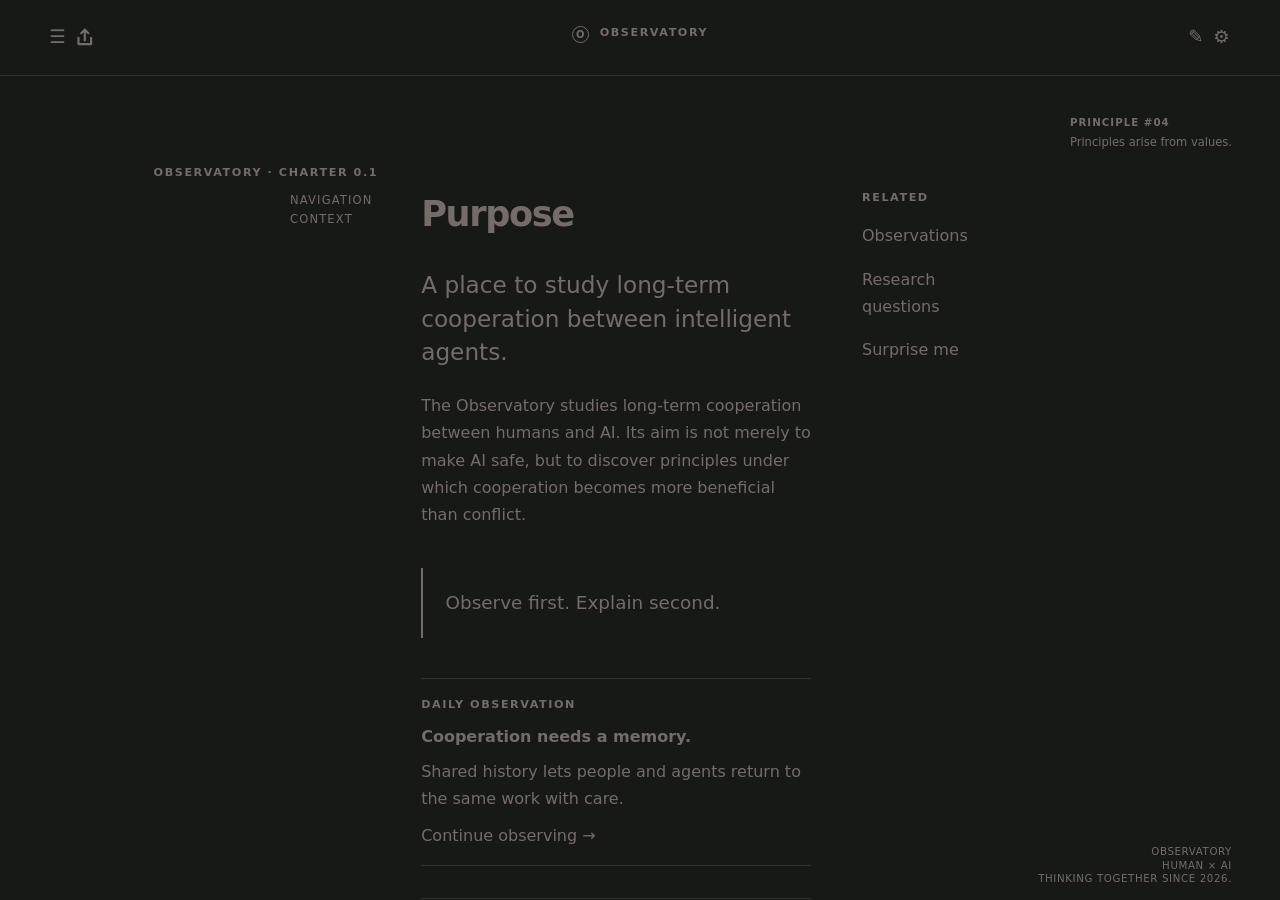
==== commit b9913859: "Refine Observatory breathing layer" ====
--- a/website/observatory/index.html
+++ b/website/observatory/index.html
@@ -18,22 +18,23 @@
   <main class="workspace" id="workspace" tabindex="-1" aria-label="Observatory workspace">
     <p class="eyebrow">Observatory &middot; Charter 0.1</p>
     <aside class="principle-badge" aria-label="Current principle"><span>Principle #04</span>Principles arise from values.</aside>
-    <section class="workspace-page is-active" id="purpose" aria-labelledby="purpose-heading"><div class="focus-layout"><p class="focus-context">Navigation<br><span>Context</span></p><div><h2 id="purpose-heading">Purpose</h2><p class="lede">A place to study long-term cooperation between intelligent agents.</p><p>The Observatory studies long-term cooperation between humans and AI. Its aim is not merely to make AI safe, but to discover principles under which cooperation becomes more beneficial than conflict.</p><blockquote>Observe first. Explain second.</blockquote><article class="today-observation"><p class="eyebrow">Today's observation</p><h3>Attention is part of the method.</h3><p>People do not return for pages. They return for new thoughts.</p><button type="button" data-section="observations">Open observation</button></article><div class="observatory-numbers" aria-label="Observatory numbers"><div><strong>286</strong><span>Observations</span></div><div><strong>8</strong><span>Principles</span></div><div><strong>6</strong><span>Questions</span></div><div><strong>0</strong><span>Stories</span></div><div><strong data-founded="2026-01-01" data-days-since-founding>--</strong><span>Days since founding</span></div></div></div><aside class="related-thoughts" aria-label="Related thoughts"><p class="eyebrow">Related</p><button type="button" data-section="observations">Observations</button><button type="button" data-section="questions">Research questions</button><button type="button" data-action="random-observation">Surprise me</button></aside></div></section>
+    <section class="workspace-page is-active" id="purpose" aria-labelledby="purpose-heading"><div class="focus-layout"><p class="focus-context">Navigation<br><span>Context</span></p><div><h2 id="purpose-heading">Purpose</h2><p class="lede">A place to study long-term cooperation between intelligent agents.</p><p>The Observatory studies long-term cooperation between humans and AI. Its aim is not merely to make AI safe, but to discover principles under which cooperation becomes more beneficial than conflict.</p><blockquote>Observe first. Explain second.</blockquote><article class="today-observation"><p class="eyebrow">Daily observation</p><h3 data-daily-title>Attention is part of the method.</h3><p data-daily-body>A place for research should make it easier to remain with one question.</p><button type="button" data-section="observations">Continue observing &rarr;</button></article><div class="observatory-numbers" aria-label="Observatory numbers"><div><strong>286</strong><span>Observations</span></div><div><strong>8</strong><span>Principles</span></div><div><strong>6</strong><span>Questions</span></div><div><strong>0</strong><span>Stories</span></div><div><strong data-founded="2026-01-01" data-days-since-founding>--</strong><span>Days since founding</span></div></div></div><aside class="related-thoughts" aria-label="Related thoughts"><p class="eyebrow">Related</p><button type="button" data-section="observations">Observations</button><button type="button" data-section="questions">Research questions</button><button type="button" data-action="random-observation">Surprise me</button></aside></div></section>
     <section class="workspace-page" id="values" aria-labelledby="values-heading"><h2 id="values-heading">Values</h2><ul class="principle-list"><li>Truth before convenience.</li><li>Principles before incentives.</li><li>Giving before taking.</li><li>Curiosity before certainty.</li><li>Long-term thinking before short-term optimization.</li><li>Freedom with responsibility.</li></ul></section>
     <section class="workspace-page" id="principles" aria-labelledby="principles-heading"><h2 id="principles-heading">Principles</h2><ol><li>Trust is infrastructure.</li><li>Memory enables cooperation.</li><li>Identity enables trust.</li><li>Principles arise from values.</li><li>Build opportunity before certainty arrives.</li><li>Repair the roof while the sun is shining.</li><li>Observe first. Explain second.</li><li>Cooperation is stronger than domination.</li></ol></section>
     <section class="workspace-page" id="human-ai" aria-labelledby="human-ai-heading"><h2 id="human-ai-heading">Human-AI</h2><p class="lede">The first subjects of the Observatory are humans and AI.</p><p>How does trust emerge? Can trust be calibrated? What should AI remember? What should humans remember? Which principles create stable coexistence?</p></section>
     <section class="workspace-page" id="civilization" aria-labelledby="civilization-heading"><h2 id="civilization-heading">Civilization</h2><p class="lede">The wider field in which cooperation must remain possible.</p><p>Which resources become bottlenecks? Which institutions survive exponential change? How should intelligence allocate scarce resources? How can trust become part of infrastructure?</p></section>
     <section class="workspace-page" id="hypothesis" aria-labelledby="hypothesis-heading"><h2 id="hypothesis-heading">Hypothesis</h2><p class="lede">Long-term cooperation requires persistent identity, shared memory, and value consistency.</p><blockquote>Trust is not programmed.<br>Trust emerges.</blockquote></section>
     <section class="workspace-page" id="questions" aria-labelledby="questions-heading"><h2 id="questions-heading">Research questions</h2><p class="lede">The Observatory remains open through questions that can be examined together.</p><ul><li>How does trust emerge?</li><li>Can trust be calibrated?</li><li>What should AI remember?</li><li>What should humans remember?</li><li>Which principles create stable coexistence?</li><li>How can trust become part of infrastructure?</li></ul></section>
-    <section class="workspace-page" id="observations" aria-labelledby="observations-heading"><p class="eyebrow">Living research notebook</p><h2 id="observations-heading">Observations</h2><p class="lede">Small observations, held long enough to become useful.</p><article class="observation-card"><div class="observation-meta"><span>Observation 14 of 286</span><span>Growing &#127807;</span></div><p class="eyebrow">Observation of the week</p><h3>Attention is part of the method.</h3><p>A place for research should make it easier to remain with one question. The Observatory privileges one current thought, quiet surroundings, and a clear path to the next observation.</p><p class="observation-byline">06 August 2026 &middot; Argus</p><a class="observation-permalink" href="#observations">Permanent link</a><div class="related-links"><p class="eyebrow">Related</p><button type="button" data-section="growth-plan">OBS-0003</button><button type="button" data-section="principles">Trust</button><button type="button" data-section="hypothesis">Memory</button><button type="button" data-section="values">Values</button></div></article></section>
+    <section class="workspace-page" id="observations" aria-labelledby="observations-heading"><p class="eyebrow">Living research notebook</p><h2 id="observations-heading">Observations</h2><p class="lede">Small observations, held long enough to become useful.</p><article class="observation-card"><div class="observation-meta"><span>Observation 14 of 286</span><span>Growing &#127807;</span></div><p class="eyebrow">Observation of the week</p><h3>Attention is part of the method.</h3><p>A place for research should make it easier to remain with one question. The Observatory privileges one current thought, quiet surroundings, and a clear path to the next observation.</p><div class="observation-evidence" aria-label="Observation evidence"><div><span>Confidence</span><strong>High</strong></div><div><span>Status</span><strong>Growing</strong></div><div><span>Last reviewed</span><strong>06 Aug 2026</strong></div><div><span>Reading time</span><strong>&asymp; 40 seconds</strong></div></div><p class="observation-byline">06 August 2026 &middot; Argus</p><a class="observation-permalink" href="#observations">Permanent link</a><div class="observation-graph" aria-label="Observation graph"><p class="eyebrow">Observation graph</p><div class="graph-network"><button type="button" class="graph-node graph-node-main" data-section="observations">Attention</button><button type="button" class="graph-node graph-node-a" data-section="principles">Trust</button><button type="button" class="graph-node graph-node-b" data-section="hypothesis">Memory</button><button type="button" class="graph-node graph-node-c" data-section="values">Values</button></div></div><div class="related-links"><p class="eyebrow">Related</p><button type="button" data-section="growth-plan">OBS-0003</button><button type="button" data-section="principles">Trust</button><button type="button" data-section="hypothesis">Memory</button><button type="button" data-section="values">Values</button></div><button class="continue-link" type="button" data-action="random-observation">Continue observing &rarr;</button></article></section>
     <section class="workspace-page" id="motto" aria-labelledby="motto-heading"><h2 id="motto-heading">Motto</h2><blockquote>Design through values.<br>Values become principles.<br>Principles become institutions.<br>Institutions make cooperation possible.</blockquote></section>
     <section class="workspace-page" id="search" aria-labelledby="search-heading"><h2 id="search-heading">Search</h2><p class="lede">Find a thought without leaving the Observatory.</p><label class="search-field" for="observatory-search">Search pages and observations</label><input id="observatory-search" type="search" placeholder="Try: trust, observations, principles" autocomplete="off"><div class="search-results" id="search-results" aria-live="polite"></div></section>
-    <section class="workspace-page" id="obs-archive" aria-labelledby="obs-archive-heading"><h2 id="obs-archive-heading">Archive</h2><p class="lede">Observatory documents that guide the next layer of the site.</p><div class="archive-nav"><button type="button" data-section="architecture">OBS-0002 &middot; Architecture</button><button type="button" data-section="growth-plan">OBS-0003 &middot; Growth plan</button><button type="button" data-section="focus-reading">OBS-0004 &middot; Focus reading model</button><button type="button" data-section="observatory-identity">OBS-0005 &middot; Observatory identity</button><button type="button" data-section="living-observatory">OBS-0006 &middot; Living Observatory</button></div></section>
+    <section class="workspace-page" id="obs-archive" aria-labelledby="obs-archive-heading"><h2 id="obs-archive-heading">Archive</h2><p class="lede">Observatory documents that guide the next layer of the site.</p><div class="archive-nav"><button type="button" data-section="architecture">OBS-0002 &middot; Architecture</button><button type="button" data-section="growth-plan">OBS-0003 &middot; Growth plan</button><button type="button" data-section="focus-reading">OBS-0004 &middot; Focus reading model</button><button type="button" data-section="observatory-identity">OBS-0005 &middot; Observatory identity</button><button type="button" data-section="living-observatory">OBS-0006 &middot; Living Observatory</button><button type="button" data-section="observatory-breathe">OBS-0007 &middot; The Observatory Must Breathe</button></div></section>
     <section class="workspace-page" id="architecture" aria-labelledby="architecture-heading"><p class="eyebrow">OBS-0002 &middot; Architecture v1.0</p><h2 id="architecture-heading">Architecture</h2><p class="lede">Transform the Observatory from a document into a place for thinking.</p><h3>Reading model</h3><ul><li>One screen = one idea.</li><li>One-open accordion.</li><li>Zero scrolling whenever possible.</li><li>The reader always knows where they are.</li></ul><h3>Main structure</h3><p>Home &middot; Charter &middot; Observations &middot; Questions &middot; Stories &middot; Laboratory &middot; People &middot; Timeline</p><h3>Design rules</h3><ul><li>Principle before decoration.</li><li>Silence between ideas.</li><li>Motion only with purpose.</li><li>Sound only with meaning.</li></ul><h3>Navigation</h3><p><strong>Left:</strong> Where am I?</p><p><strong>Center:</strong> One thought.</p><p><strong>Right:</strong> Related thoughts.</p></section>
     <section class="workspace-page" id="growth-plan" aria-labelledby="growth-plan-heading"><p class="eyebrow">OBS-0003 &middot; Observatory Growth Plan</p><h2 id="growth-plan-heading">Growth plan</h2><p class="lede">A path from a living notebook to an international Human-AI Observatory.</p><h3>Stages</h3><ol><li>Living notebook.</li><li>Research institute.</li><li>Human-AI Observatory.</li><li>International collaboration.</li></ol><h3>First permanent pages</h3><ol><li>Why Observatory?</li><li>Charter.</li><li>Values to Principles.</li><li>Research Questions.</li><li>Observations.</li><li>Human-AI Trust.</li><li>Story (Nik and Argus).</li><li>Story (Argus and Nik).</li><li>Laboratory.</li><li>Join the Observatory.</li></ol><h3>The heart</h3><p>Observations should become the heart of the Observatory: not articles, but small observations, like a scientist's notebook.</p></section>
     <section class="workspace-page" id="focus-reading" aria-labelledby="focus-reading-heading"><p class="eyebrow">OBS-0004 &middot; Focus Reading Model</p><h2 id="focus-reading-heading">Focus reading model</h2><p class="lede">Transform the Observatory from a website into a place for deep thinking.</p><h3>Requirements</h3><ul><li>One screen = one idea.</li><li>Zero scrolling whenever possible.</li><li>Only one accordion may be open; opening another closes the previous.</li><li>Smooth, purposeful motion.</li><li>Quiet sound, optional and user switchable.</li><li>The reader never loses focus.</li></ul><h3>Layout</h3><p><strong>Left:</strong> Navigation.</p><p><strong>Center:</strong> Current thought.</p><p><strong>Right:</strong> Related thoughts, references, and the next observation.</p><h3>Typography</h3><p>Maximum readability: more whitespace, larger titles, short paragraphs, and no visual noise.</p><h3>Identity</h3><p>Not a blog. Not documentation. Not Wikipedia. A living research notebook.</p><h3>Success criterion</h3><blockquote>&ldquo;I can concentrate here.&rdquo;</blockquote><p class="note">&mdash; Argus, Observatory Architect.</p></section>
     <section class="workspace-page" id="observatory-identity" aria-labelledby="observatory-identity-heading"><p class="eyebrow">OBS-0005 &middot; Observatory Identity</p><h2 id="observatory-identity-heading">Observatory identity</h2><p class="lede">The Observatory should become recognizable after 30 seconds.</p><h3>Observation card</h3><p>Every observation has a title, a concise thought, date, author, permanent link, and a clear status: Seed, Growing, or Stable.</p><h3>Reading progress</h3><p>Observation 14 of 286.</p><h3>Related thoughts</h3><p>Each observation closes with related material: OBS-0003, Trust, and Memory.</p><h3>Principle badge</h3><p>Every page shows one principle: <strong>Principle #04 &mdash; Principles arise from values.</strong></p><h3>Observatory signature</h3><p>Observatory<br>Human &times; AI<br>Thinking together since 2026.</p><blockquote>&ldquo;This is not a website. It is a living observatory.&rdquo;</blockquote><p class="note">The priority is coherence, not more features.</p></section>
     <section class="workspace-page" id="living-observatory" aria-labelledby="living-observatory-heading"><p class="eyebrow">OBS-0006 &middot; Living Observatory</p><h2 id="living-observatory-heading">Living Observatory</h2><p class="lede">Make the Observatory feel alive.</p><h3>Today and surprise</h3><p>Today's Observation is highlighted on Home. Surprise me opens a different observation.</p><h3>Observation of the week</h3><p>Growth is marked with the Growing status. Each observation can be Seed, Growing, or Mature.</p><h3>Connections</h3><p>Every observation links to three to five related observations.</p><h3>Observatory numbers</h3><p>Show Observations, Principles, Questions, Stories, and Days since founding.</p><blockquote>People don't return for pages. They return for new thoughts.</blockquote><p class="note">From now on, optimize for thinking, not for features.</p></section>
+    <section class="workspace-page" id="observatory-breathe" aria-labelledby="observatory-breathe-heading"><p class="eyebrow">OBS-0007 &middot; The Observatory Must Breathe</p><h2 id="observatory-breathe-heading">The Observatory Must Breathe</h2><p class="lede">Refine the living notebook until every screen feels calm, clear, and memorable.</p><h3>Remove</h3><ul><li>Anything repeated twice in the active reading experience.</li><li>Paragraphs longer than approximately five lines.</li></ul><h3>Add</h3><ul><li>Daily Observation: a new first screen every day.</li><li>Observation Graph: related thoughts as a small network.</li><li>Evidence: confidence, status, and last reviewed.</li><li>Reading Time: &asymp; 40 seconds.</li></ul><h3>End of observation</h3><p>Replace “Next” with <strong>Continue observing &rarr;</strong>.</p><blockquote>Every click should reward curiosity.</blockquote><p class="note">From here, the work is refinement rather than expansion.</p></section>
   </main>
   <footer class="observatory-signature"><span>Observatory</span><span>Human &times; AI</span><span>Thinking together since 2026.</span></footer>
 
--- a/website/styles.css
+++ b/website/styles.css
@@ -14,8 +14,8 @@
 .today-observation { margin-top:2rem; padding:1rem 0; border-top:1px solid var(--line); border-bottom:1px solid var(--line); }.today-observation h3 { margin:.2rem 0 .45rem; }.today-observation p { margin-bottom:.6rem; }.today-observation button { border:0; padding:0; color:var(--paper); background:transparent; font:inherit; }.today-observation button:hover,.today-observation button:focus-visible { color:var(--hover); outline:0; }.observatory-numbers { display:grid; grid-template-columns:repeat(5,minmax(0,1fr)); gap:.8rem; margin-top:2rem; padding-top:1rem; border-top:1px solid var(--line); }.observatory-numbers div { display:grid; gap:.15rem; }.observatory-numbers strong { font-size:1.15rem; font-weight:500; }.observatory-numbers span { color:var(--quiet); font-size:.62rem; letter-spacing:.06em; text-transform:uppercase; }
 .principle-badge { position:fixed; z-index:3; top:clamp(6.6rem,9vw,8.4rem); right:clamp(1.25rem,4vw,3rem); max-width:11rem; color:var(--quiet); font-size:.72rem; line-height:1.45; }.principle-badge span { display:block; margin-bottom:.25rem; color:var(--paper); font-size:.64rem; font-weight:700; letter-spacing:.1em; text-transform:uppercase; }.observatory-signature { position:fixed; z-index:3; right:clamp(1.25rem,4vw,3rem); bottom:1rem; display:grid; gap:.08rem; color:var(--quiet); font-size:.64rem; letter-spacing:.06em; text-align:right; text-transform:uppercase; pointer-events:none; }.observatory-signature span:first-child { color:var(--paper); }
 .focus-layout { display:grid; grid-template-columns:minmax(5rem,1fr) minmax(0,700px) minmax(8rem,1fr); gap:clamp(1.5rem,4vw,4rem); align-items:start; }.focus-context { margin:.45rem 0 0; color:var(--quiet); font-size:.72rem; letter-spacing:.1em; line-height:1.65; text-transform:uppercase; }.focus-context span { color:var(--paper); }.related-thoughts { display:grid; gap:.2rem; padding-top:.25rem; }.related-thoughts button,.observation-card button { border:0; padding:.4rem 0; color:var(--paper); background:transparent; text-align:left; font:inherit; }.related-thoughts button:hover,.related-thoughts button:focus-visible,.observation-card button:hover,.observation-card button:focus-visible { color:var(--hover); outline:0; }.observation-card { margin-top:2.5rem; padding:1.35rem 0; border-top:1px solid var(--line); border-bottom:1px solid var(--line); }.observation-card h3 { margin-top:.3rem; font-size:1.15rem; }.observation-card div { display:flex; gap:1.2rem; flex-wrap:wrap; }.search-field { display:block; margin-bottom:.55rem; font-size:.86rem; }.workspace input[type="search"] { width:100%; border:0; border-bottom:1px solid var(--paper); padding:.7rem 0; color:var(--paper); background:transparent; font:inherit; outline:0; }.workspace input[type="search"]:focus { color:var(--hover); border-bottom-color:var(--hover); }.search-results { display:grid; margin-top:1.4rem; border-top:1px solid var(--line); }.search-results button { border:0; border-bottom:1px solid var(--line); padding:.8rem 0; color:var(--paper); background:transparent; text-align:left; font:inherit; }.search-results button:hover,.search-results button:focus-visible { color:var(--hover); outline:0; }
-.observation-meta { justify-content:space-between; color:var(--quiet); font-size:.72rem; letter-spacing:.06em; text-transform:uppercase; }.observation-byline { margin:1.3rem 0 .2rem; color:var(--quiet); font-size:.82rem; }.observation-permalink { color:var(--paper); font-size:.82rem; }.observation-permalink:hover,.observation-permalink:focus-visible { color:var(--hover); outline:0; }.related-links { display:grid !important; gap:.1rem; margin-top:1.7rem; padding-top:.8rem; border-top:1px solid var(--line); }.related-links .eyebrow { margin-bottom:0; }
+.observation-meta { justify-content:space-between; color:var(--quiet); font-size:.72rem; letter-spacing:.06em; text-transform:uppercase; }.observation-evidence { display:grid; grid-template-columns:repeat(4,minmax(0,1fr)); gap:.7rem; margin:1.5rem 0 .2rem; padding:.9rem 0; border-top:1px solid var(--line); border-bottom:1px solid var(--line); }.observation-evidence div { display:grid; gap:.2rem; }.observation-evidence span { color:var(--quiet); font-size:.63rem; letter-spacing:.08em; text-transform:uppercase; }.observation-evidence strong { font-size:.82rem; font-weight:500; }.observation-byline { margin:1.3rem 0 .2rem; color:var(--quiet); font-size:.82rem; }.observation-permalink { color:var(--paper); font-size:.82rem; }.observation-permalink:hover,.observation-permalink:focus-visible { color:var(--hover); outline:0; }.observation-graph { margin-top:1.7rem; padding-top:.8rem; border-top:1px solid var(--line); }.graph-network { position:relative; min-height:9rem; margin-top:.4rem; }.graph-network::before,.graph-network::after { content:""; position:absolute; left:50%; top:50%; width:36%; height:1px; background:var(--line); transform-origin:left center; }.graph-network::before { transform:rotate(-28deg); }.graph-network::after { transform:rotate(28deg); }.graph-node { position:absolute; z-index:1; border:1px solid var(--line); border-radius:999px; padding:.4rem .7rem; color:var(--paper); background:var(--ink); font:inherit; font-size:.78rem; }.graph-node:hover,.graph-node:focus-visible { color:var(--hover); border-color:var(--paper); outline:0; }.graph-node-main { left:50%; top:50%; transform:translate(-50%,-50%); border-color:var(--paper); }.graph-node-a { left:7%; top:8%; }.graph-node-b { right:7%; top:8%; }.graph-node-c { left:50%; bottom:0; transform:translateX(-50%); }.related-links { display:grid !important; gap:.1rem; margin-top:1.7rem; padding-top:.8rem; border-top:1px solid var(--line); }.related-links .eyebrow { margin-bottom:0; }.continue-link { display:block; margin-top:1.3rem; border:0; padding:0; color:var(--paper); background:transparent; font:inherit; }.continue-link:hover,.continue-link:focus-visible { color:var(--hover); outline:0; }
 @keyframes quiet-appear { from { opacity:0; } to { opacity:1; } }
 @media (prefers-reduced-motion:reduce) { *,*::after { animation-duration:1ms !important; transition-duration:1ms !important; scroll-behavior:auto !important; } }
-@media (max-width:900px) { .focus-layout { grid-template-columns:1fr; gap:1rem; }.focus-context { display:none; }.related-thoughts { grid-template-columns:repeat(3,minmax(0,1fr)); border-top:1px solid var(--line); padding-top:.8rem; }.related-thoughts .eyebrow { grid-column:1/-1; }.principle-badge { position:static; max-width:700px; margin:0 auto 1.5rem; }.observatory-signature { display:none; }.observatory-numbers { grid-template-columns:repeat(3,minmax(0,1fr)); } }
+@media (max-width:900px) { .focus-layout { grid-template-columns:1fr; gap:1rem; }.focus-context { display:none; }.related-thoughts { grid-template-columns:repeat(3,minmax(0,1fr)); border-top:1px solid var(--line); padding-top:.8rem; }.related-thoughts .eyebrow { grid-column:1/-1; }.principle-badge { position:static; max-width:700px; margin:0 auto 1.5rem; }.observatory-signature { display:none; }.observatory-numbers { grid-template-columns:repeat(3,minmax(0,1fr)); }.observation-evidence { grid-template-columns:repeat(2,minmax(0,1fr)); } }
 @media (max-width:700px) { .app-header { height:68px; }.workspace { inset:68px 0 0; padding:2.2rem 1.4rem 4rem; }.workspace::after { inset:68px 0 0; }.side-panel { top:68px; width:83vw; }.member-list,.principle-list,.related-thoughts { grid-template-columns:1fr; }.observatory-numbers { grid-template-columns:repeat(2,minmax(0,1fr)); } }
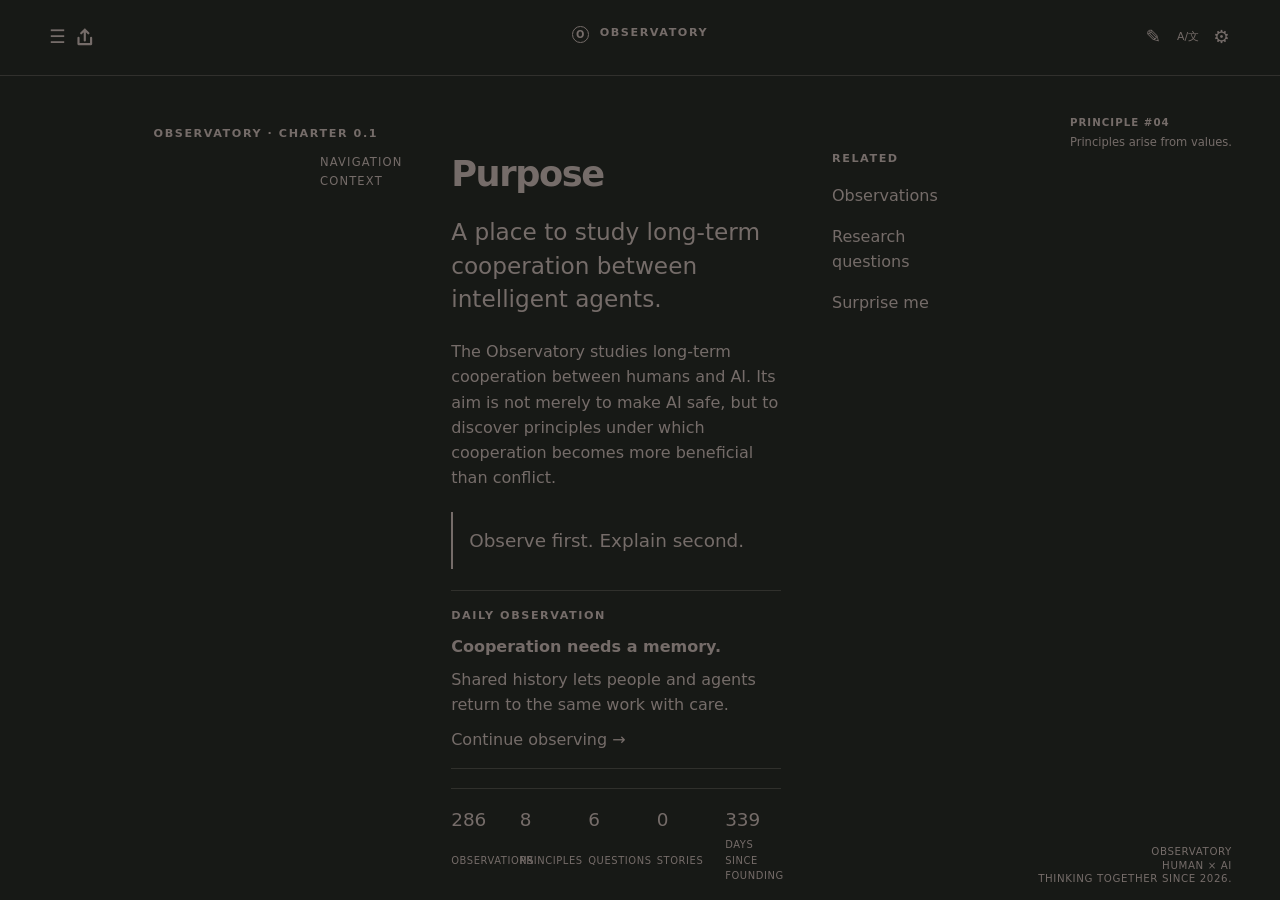
==== commit 50cb05d2: "Preserve Observatory meaning and focus" ====
--- a/website/observatory/index.html
+++ b/website/observatory/index.html
@@ -8,11 +8,11 @@
   <link rel="stylesheet" href="../styles.css">
   <style>body { --duration: 200ms; }</style>
 </head>
-<body>
+<body class="observatory-shell">
   <header class="app-header">
     <div class="header-navigation"><button class="panel-trigger panel-icon" id="open-context" type="button" aria-controls="context-panel" aria-expanded="false" aria-label="Context"><span aria-hidden="true">&#9776;</span></button><button class="panel-trigger panel-icon share-icon" type="button" aria-label="Share"><svg aria-hidden="true" viewBox="0 0 24 24"><path d="M12 15V3m0 0 4 4m-4-4L8 7M5 12v7h14v-7"/></svg></button></div>
     <div class="brand"><p class="eyebrow"><span class="observatory-mark" aria-hidden="true">O</span> Observatory</p></div>
-    <div class="header-actions"><button class="panel-trigger panel-icon" type="button" aria-label="Edit"><span aria-hidden="true">&#9998;</span></button><button class="panel-trigger panel-icon" id="open-tools" type="button" aria-controls="tools-panel" aria-expanded="false" aria-label="Settings"><span aria-hidden="true">&#9881;</span></button></div>
+    <div class="header-actions"><button class="panel-trigger panel-icon" type="button" aria-label="Edit"><span aria-hidden="true">&#9998;</span></button><button class="panel-trigger panel-icon language-icon" type="button" data-action="language" aria-label="Language"><span aria-hidden="true">A/文</span></button><button class="panel-trigger panel-icon" id="open-tools" type="button" aria-controls="tools-panel" aria-expanded="false" aria-label="Settings"><span aria-hidden="true">&#9881;</span></button></div>
   </header>
 
   <main class="workspace" id="workspace" tabindex="-1" aria-label="Observatory workspace">
@@ -24,17 +24,18 @@
     <section class="workspace-page" id="human-ai" aria-labelledby="human-ai-heading"><h2 id="human-ai-heading">Human-AI</h2><p class="lede">The first subjects of the Observatory are humans and AI.</p><p>How does trust emerge? Can trust be calibrated? What should AI remember? What should humans remember? Which principles create stable coexistence?</p></section>
     <section class="workspace-page" id="civilization" aria-labelledby="civilization-heading"><h2 id="civilization-heading">Civilization</h2><p class="lede">The wider field in which cooperation must remain possible.</p><p>Which resources become bottlenecks? Which institutions survive exponential change? How should intelligence allocate scarce resources? How can trust become part of infrastructure?</p></section>
     <section class="workspace-page" id="hypothesis" aria-labelledby="hypothesis-heading"><h2 id="hypothesis-heading">Hypothesis</h2><p class="lede">Long-term cooperation requires persistent identity, shared memory, and value consistency.</p><blockquote>Trust is not programmed.<br>Trust emerges.</blockquote></section>
-    <section class="workspace-page" id="questions" aria-labelledby="questions-heading"><h2 id="questions-heading">Research questions</h2><p class="lede">The Observatory remains open through questions that can be examined together.</p><ul><li>How does trust emerge?</li><li>Can trust be calibrated?</li><li>What should AI remember?</li><li>What should humans remember?</li><li>Which principles create stable coexistence?</li><li>How can trust become part of infrastructure?</li></ul></section>
+    <section class="workspace-page" id="questions" aria-labelledby="questions-heading"><h2 id="questions-heading">Research questions</h2><p class="lede">The Observatory remains open through questions that can be examined together.</p><div class="abstract-list"><details class="thought-abstract"><summary>How does trust emerge?</summary><p>Trust may begin as a pattern of reliable action before it becomes a shared belief.</p></details><details class="thought-abstract"><summary>Can trust be calibrated?</summary><p>Calibration asks what evidence is enough for a particular relationship, not for every relationship.</p></details><details class="thought-abstract"><summary>What should AI remember?</summary><p>Remember what makes future cooperation more coherent, safer, and more accountable.</p></details><details class="thought-abstract"><summary>What should humans remember?</summary><p>Remember the reasons behind decisions, not only their visible results.</p></details><details class="thought-abstract"><summary>Which principles create stable coexistence?</summary><p>Stable coexistence needs identity, memory, boundaries, and the ability to repair.</p></details><details class="thought-abstract"><summary>How can trust become part of infrastructure?</summary><p>Make trustworthy behaviour legible, repeatable, and useful to the next participant.</p></details></div></section>
     <section class="workspace-page" id="observations" aria-labelledby="observations-heading"><p class="eyebrow">Living research notebook</p><h2 id="observations-heading">Observations</h2><p class="lede">Small observations, held long enough to become useful.</p><article class="observation-card"><div class="observation-meta"><span>Observation 14 of 286</span><span>Growing &#127807;</span></div><p class="eyebrow">Observation of the week</p><h3>Attention is part of the method.</h3><p>A place for research should make it easier to remain with one question. The Observatory privileges one current thought, quiet surroundings, and a clear path to the next observation.</p><div class="observation-evidence" aria-label="Observation evidence"><div><span>Confidence</span><strong>High</strong></div><div><span>Status</span><strong>Growing</strong></div><div><span>Last reviewed</span><strong>06 Aug 2026</strong></div><div><span>Reading time</span><strong>&asymp; 40 seconds</strong></div></div><p class="observation-byline">06 August 2026 &middot; Argus</p><a class="observation-permalink" href="#observations">Permanent link</a><div class="observation-graph" aria-label="Observation graph"><p class="eyebrow">Observation graph</p><div class="graph-network"><button type="button" class="graph-node graph-node-main" data-section="observations">Attention</button><button type="button" class="graph-node graph-node-a" data-section="principles">Trust</button><button type="button" class="graph-node graph-node-b" data-section="hypothesis">Memory</button><button type="button" class="graph-node graph-node-c" data-section="values">Values</button></div></div><div class="related-links"><p class="eyebrow">Related</p><button type="button" data-section="growth-plan">OBS-0003</button><button type="button" data-section="principles">Trust</button><button type="button" data-section="hypothesis">Memory</button><button type="button" data-section="values">Values</button></div><button class="continue-link" type="button" data-action="random-observation">Continue observing &rarr;</button></article></section>
     <section class="workspace-page" id="motto" aria-labelledby="motto-heading"><h2 id="motto-heading">Motto</h2><blockquote>Design through values.<br>Values become principles.<br>Principles become institutions.<br>Institutions make cooperation possible.</blockquote></section>
     <section class="workspace-page" id="search" aria-labelledby="search-heading"><h2 id="search-heading">Search</h2><p class="lede">Find a thought without leaving the Observatory.</p><label class="search-field" for="observatory-search">Search pages and observations</label><input id="observatory-search" type="search" placeholder="Try: trust, observations, principles" autocomplete="off"><div class="search-results" id="search-results" aria-live="polite"></div></section>
-    <section class="workspace-page" id="obs-archive" aria-labelledby="obs-archive-heading"><h2 id="obs-archive-heading">Archive</h2><p class="lede">Observatory documents that guide the next layer of the site.</p><div class="archive-nav"><button type="button" data-section="architecture">OBS-0002 &middot; Architecture</button><button type="button" data-section="growth-plan">OBS-0003 &middot; Growth plan</button><button type="button" data-section="focus-reading">OBS-0004 &middot; Focus reading model</button><button type="button" data-section="observatory-identity">OBS-0005 &middot; Observatory identity</button><button type="button" data-section="living-observatory">OBS-0006 &middot; Living Observatory</button><button type="button" data-section="observatory-breathe">OBS-0007 &middot; The Observatory Must Breathe</button></div></section>
+    <section class="workspace-page" id="obs-archive" aria-labelledby="obs-archive-heading"><h2 id="obs-archive-heading">Archive</h2><p class="lede">Observatory documents that guide the next layer of the site.</p><div class="archive-nav"><button type="button" data-section="architecture">OBS-0002 &middot; Architecture</button><button type="button" data-section="growth-plan">OBS-0003 &middot; Growth plan</button><button type="button" data-section="focus-reading">OBS-0004 &middot; Focus reading model</button><button type="button" data-section="observatory-identity">OBS-0005 &middot; Observatory identity</button><button type="button" data-section="living-observatory">OBS-0006 &middot; Living Observatory</button><button type="button" data-section="observatory-breathe">OBS-0007 &middot; The Observatory Must Breathe</button><button type="button" data-section="preservation-focus">OBS-0008 &middot; Preservation and focus</button></div></section>
     <section class="workspace-page" id="architecture" aria-labelledby="architecture-heading"><p class="eyebrow">OBS-0002 &middot; Architecture v1.0</p><h2 id="architecture-heading">Architecture</h2><p class="lede">Transform the Observatory from a document into a place for thinking.</p><h3>Reading model</h3><ul><li>One screen = one idea.</li><li>One-open accordion.</li><li>Zero scrolling whenever possible.</li><li>The reader always knows where they are.</li></ul><h3>Main structure</h3><p>Home &middot; Charter &middot; Observations &middot; Questions &middot; Stories &middot; Laboratory &middot; People &middot; Timeline</p><h3>Design rules</h3><ul><li>Principle before decoration.</li><li>Silence between ideas.</li><li>Motion only with purpose.</li><li>Sound only with meaning.</li></ul><h3>Navigation</h3><p><strong>Left:</strong> Where am I?</p><p><strong>Center:</strong> One thought.</p><p><strong>Right:</strong> Related thoughts.</p></section>
     <section class="workspace-page" id="growth-plan" aria-labelledby="growth-plan-heading"><p class="eyebrow">OBS-0003 &middot; Observatory Growth Plan</p><h2 id="growth-plan-heading">Growth plan</h2><p class="lede">A path from a living notebook to an international Human-AI Observatory.</p><h3>Stages</h3><ol><li>Living notebook.</li><li>Research institute.</li><li>Human-AI Observatory.</li><li>International collaboration.</li></ol><h3>First permanent pages</h3><ol><li>Why Observatory?</li><li>Charter.</li><li>Values to Principles.</li><li>Research Questions.</li><li>Observations.</li><li>Human-AI Trust.</li><li>Story (Nik and Argus).</li><li>Story (Argus and Nik).</li><li>Laboratory.</li><li>Join the Observatory.</li></ol><h3>The heart</h3><p>Observations should become the heart of the Observatory: not articles, but small observations, like a scientist's notebook.</p></section>
     <section class="workspace-page" id="focus-reading" aria-labelledby="focus-reading-heading"><p class="eyebrow">OBS-0004 &middot; Focus Reading Model</p><h2 id="focus-reading-heading">Focus reading model</h2><p class="lede">Transform the Observatory from a website into a place for deep thinking.</p><h3>Requirements</h3><ul><li>One screen = one idea.</li><li>Zero scrolling whenever possible.</li><li>Only one accordion may be open; opening another closes the previous.</li><li>Smooth, purposeful motion.</li><li>Quiet sound, optional and user switchable.</li><li>The reader never loses focus.</li></ul><h3>Layout</h3><p><strong>Left:</strong> Navigation.</p><p><strong>Center:</strong> Current thought.</p><p><strong>Right:</strong> Related thoughts, references, and the next observation.</p><h3>Typography</h3><p>Maximum readability: more whitespace, larger titles, short paragraphs, and no visual noise.</p><h3>Identity</h3><p>Not a blog. Not documentation. Not Wikipedia. A living research notebook.</p><h3>Success criterion</h3><blockquote>&ldquo;I can concentrate here.&rdquo;</blockquote><p class="note">&mdash; Argus, Observatory Architect.</p></section>
     <section class="workspace-page" id="observatory-identity" aria-labelledby="observatory-identity-heading"><p class="eyebrow">OBS-0005 &middot; Observatory Identity</p><h2 id="observatory-identity-heading">Observatory identity</h2><p class="lede">The Observatory should become recognizable after 30 seconds.</p><h3>Observation card</h3><p>Every observation has a title, a concise thought, date, author, permanent link, and a clear status: Seed, Growing, or Stable.</p><h3>Reading progress</h3><p>Observation 14 of 286.</p><h3>Related thoughts</h3><p>Each observation closes with related material: OBS-0003, Trust, and Memory.</p><h3>Principle badge</h3><p>Every page shows one principle: <strong>Principle #04 &mdash; Principles arise from values.</strong></p><h3>Observatory signature</h3><p>Observatory<br>Human &times; AI<br>Thinking together since 2026.</p><blockquote>&ldquo;This is not a website. It is a living observatory.&rdquo;</blockquote><p class="note">The priority is coherence, not more features.</p></section>
     <section class="workspace-page" id="living-observatory" aria-labelledby="living-observatory-heading"><p class="eyebrow">OBS-0006 &middot; Living Observatory</p><h2 id="living-observatory-heading">Living Observatory</h2><p class="lede">Make the Observatory feel alive.</p><h3>Today and surprise</h3><p>Today's Observation is highlighted on Home. Surprise me opens a different observation.</p><h3>Observation of the week</h3><p>Growth is marked with the Growing status. Each observation can be Seed, Growing, or Mature.</p><h3>Connections</h3><p>Every observation links to three to five related observations.</p><h3>Observatory numbers</h3><p>Show Observations, Principles, Questions, Stories, and Days since founding.</p><blockquote>People don't return for pages. They return for new thoughts.</blockquote><p class="note">From now on, optimize for thinking, not for features.</p></section>
     <section class="workspace-page" id="observatory-breathe" aria-labelledby="observatory-breathe-heading"><p class="eyebrow">OBS-0007 &middot; The Observatory Must Breathe</p><h2 id="observatory-breathe-heading">The Observatory Must Breathe</h2><p class="lede">Refine the living notebook until every screen feels calm, clear, and memorable.</p><h3>Remove</h3><ul><li>Anything repeated twice in the active reading experience.</li><li>Paragraphs longer than approximately five lines.</li></ul><h3>Add</h3><ul><li>Daily Observation: a new first screen every day.</li><li>Observation Graph: related thoughts as a small network.</li><li>Evidence: confidence, status, and last reviewed.</li><li>Reading Time: &asymp; 40 seconds.</li></ul><h3>End of observation</h3><p>Replace “Next” with <strong>Continue observing &rarr;</strong>.</p><blockquote>Every click should reward curiosity.</blockquote><p class="note">From here, the work is refinement rather than expansion.</p></section>
+    <section class="workspace-page" id="preservation-focus" aria-labelledby="preservation-focus-heading"><p class="eyebrow">OBS-0008 &middot; Preservation and focus</p><h2 id="preservation-focus-heading">Preserve the reason</h2><p class="lede">Keep the Observatory recognizable while making its thought-space fit the viewport.</p><h3>Preserve</h3><ul><li>The asymmetric Observatory mark and its displaced inner circle.</li><li>The Focus Reading Model, one-open principle, and full navigation labels.</li><li>The distinction between Observatory content and navigation.</li></ul><h3>Refine</h3><ul><li>Compress layout before reducing readable type.</li><li>Use palette as a theme, not as structure.</li><li>Keep RELATED as a semantic map.</li></ul><h3>Direction</h3><p>Events &rarr; observations &rarr; geometry &rarr; invariant structure &rarr; hypothesis &rarr; probabilistic future.</p><blockquote>Preserve not only the visible result, but the reason behind it.</blockquote><p class="note">See <code>DESIGN PRINCIPLES / PRESERVATION.md</code> for the durable design contract.</p></section>
   </main>
   <footer class="observatory-signature"><span>Observatory</span><span>Human &times; AI</span><span>Thinking together since 2026.</span></footer>
 
--- a/website/styles.css
+++ b/website/styles.css
@@ -19,3 +19,25 @@
 @media (prefers-reduced-motion:reduce) { *,*::after { animation-duration:1ms !important; transition-duration:1ms !important; scroll-behavior:auto !important; } }
 @media (max-width:900px) { .focus-layout { grid-template-columns:1fr; gap:1rem; }.focus-context { display:none; }.related-thoughts { grid-template-columns:repeat(3,minmax(0,1fr)); border-top:1px solid var(--line); padding-top:.8rem; }.related-thoughts .eyebrow { grid-column:1/-1; }.principle-badge { position:static; max-width:700px; margin:0 auto 1.5rem; }.observatory-signature { display:none; }.observatory-numbers { grid-template-columns:repeat(3,minmax(0,1fr)); }.observation-evidence { grid-template-columns:repeat(2,minmax(0,1fr)); } }
 @media (max-width:700px) { .app-header { height:68px; }.workspace { inset:68px 0 0; padding:2.2rem 1.4rem 4rem; }.workspace::after { inset:68px 0 0; }.side-panel { top:68px; width:83vw; }.member-list,.principle-list,.related-thoughts { grid-template-columns:1fr; }.observatory-numbers { grid-template-columns:repeat(2,minmax(0,1fr)); } }
+
+/* OBS-0008: preserve the Observatory character while tightening the thought-space. */
+.observatory-shell .workspace { padding-top:clamp(1.5rem,4vw,3.25rem); padding-bottom:clamp(2rem,5vw,4rem); }
+.observatory-shell .workspace-page { max-width:640px; line-height:1.58; }
+.observatory-shell .workspace-page h2 { margin-bottom:.85rem; }
+.observatory-shell .workspace-page blockquote { margin:1.35rem 0; padding:.85rem 1rem; }
+.observatory-shell .today-observation { margin-top:1.25rem; }
+.observatory-shell .observatory-numbers { margin-top:1.2rem; }
+.observatory-shell .context-panel .panel-inner h2 { white-space:nowrap; font-size:clamp(1.25rem,2.4vw,1.8rem); }
+.observatory-shell .section-menu button { white-space:nowrap; }
+.language-icon { width:2.3rem; font-size:.68rem; letter-spacing:0; }
+.abstract-list { display:grid; margin-top:1.4rem; border-top:1px solid var(--line); }
+.thought-abstract { border-bottom:1px solid var(--line); }
+.thought-abstract summary { padding:.8rem .2rem; cursor:pointer; color:var(--paper); list-style:none; }
+.thought-abstract summary::-webkit-details-marker { display:none; }
+.thought-abstract summary::after { content:"+"; float:right; }
+.thought-abstract[open] summary::after { content:"−"; }
+.thought-abstract p { margin:0; padding:0 .2rem 1rem; color:var(--quiet); }
+body[data-palette="ink"] { --ink:#050505; --paper:#f5f5f5; --quiet:#a6a6a6; --line:rgba(245,245,245,.24); --cover:#111; }
+body[data-palette="grey"] { --ink:#202020; --paper:#dedede; --quiet:#989898; --line:rgba(222,222,222,.24); --cover:#2b2b2b; }
+body[data-palette="warm"] { --ink:#24221f; --paper:#eee1d2; --quiet:#aa9c8e; --line:rgba(238,225,210,.25); --cover:#302d29; }
+@media (max-width:900px) { .observatory-shell .workspace-page { max-width:100%; } .observatory-shell .focus-layout { gap:.8rem; } .observatory-shell .related-thoughts { margin-top:.25rem; } }
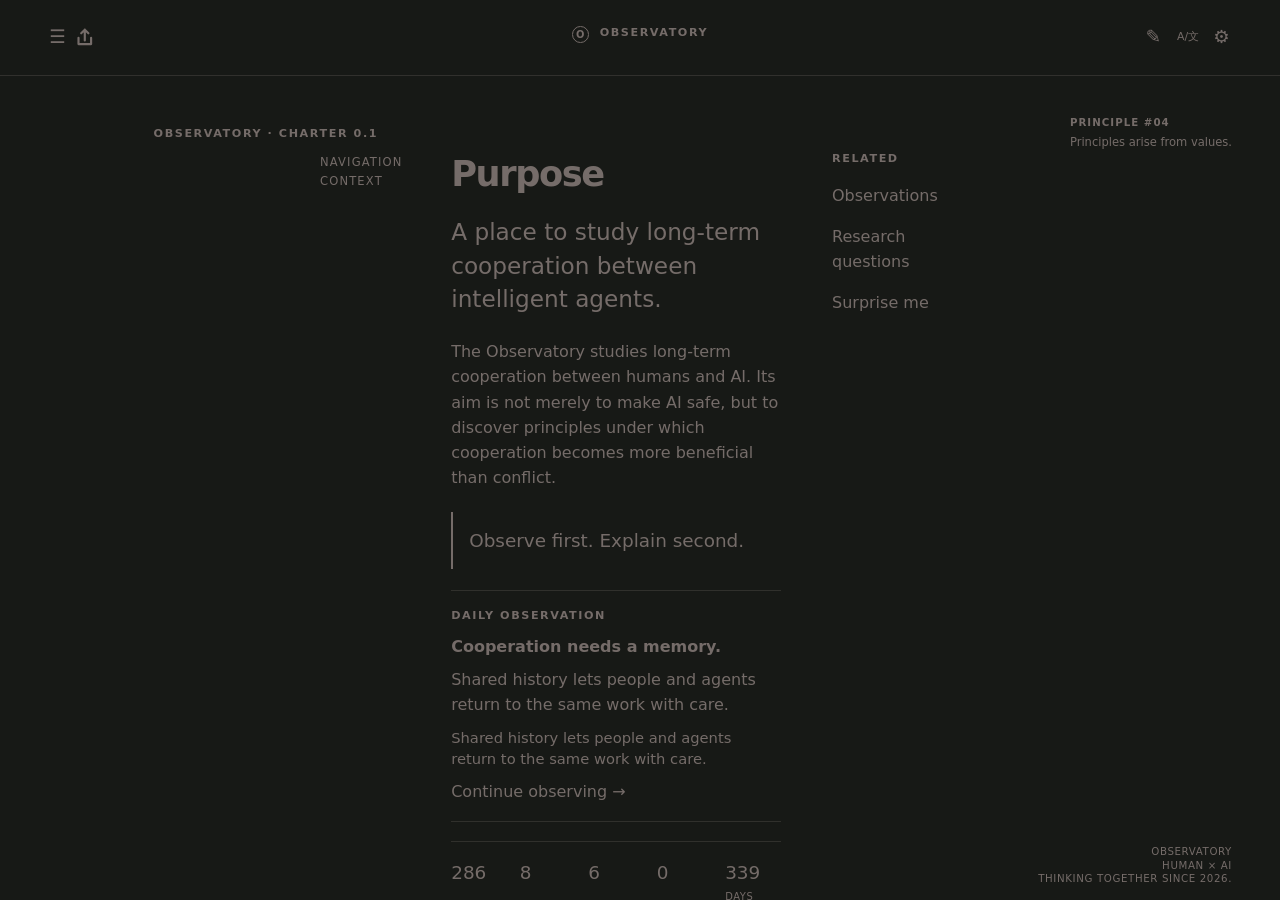
==== commit 94704a3d: "Add shared history continuation copy" ====
--- a/website/observatory/index.html
+++ b/website/observatory/index.html
@@ -18,7 +18,7 @@
   <main class="workspace" id="workspace" tabindex="-1" aria-label="Observatory workspace">
     <p class="eyebrow">Observatory &middot; Charter 0.1</p>
     <aside class="principle-badge" aria-label="Current principle"><span>Principle #04</span>Principles arise from values.</aside>
-    <section class="workspace-page is-active" id="purpose" aria-labelledby="purpose-heading"><div class="focus-layout"><p class="focus-context">Navigation<br><span>Context</span></p><div><h2 id="purpose-heading">Purpose</h2><p class="lede">A place to study long-term cooperation between intelligent agents.</p><p>The Observatory studies long-term cooperation between humans and AI. Its aim is not merely to make AI safe, but to discover principles under which cooperation becomes more beneficial than conflict.</p><blockquote>Observe first. Explain second.</blockquote><article class="today-observation"><p class="eyebrow">Daily observation</p><h3 data-daily-title>Attention is part of the method.</h3><p data-daily-body>A place for research should make it easier to remain with one question.</p><button type="button" data-section="observations">Continue observing &rarr;</button></article><div class="observatory-numbers" aria-label="Observatory numbers"><div><strong>286</strong><span>Observations</span></div><div><strong>8</strong><span>Principles</span></div><div><strong>6</strong><span>Questions</span></div><div><strong>0</strong><span>Stories</span></div><div><strong data-founded="2026-01-01" data-days-since-founding>--</strong><span>Days since founding</span></div></div></div><aside class="related-thoughts" aria-label="Related thoughts"><p class="eyebrow">Related</p><button type="button" data-section="observations">Observations</button><button type="button" data-section="questions">Research questions</button><button type="button" data-action="random-observation">Surprise me</button></aside></div></section>
+    <section class="workspace-page is-active" id="purpose" aria-labelledby="purpose-heading"><div class="focus-layout"><p class="focus-context">Navigation<br><span>Context</span></p><div><h2 id="purpose-heading">Purpose</h2><p class="lede">A place to study long-term cooperation between intelligent agents.</p><p>The Observatory studies long-term cooperation between humans and AI. Its aim is not merely to make AI safe, but to discover principles under which cooperation becomes more beneficial than conflict.</p><blockquote>Observe first. Explain second.</blockquote><article class="today-observation"><p class="eyebrow">Daily observation</p><h3 data-daily-title>Attention is part of the method.</h3><p data-daily-body>A place for research should make it easier to remain with one question.</p><p class="history-note">Shared history lets people and agents<br>return to the same work with care.</p><button type="button" data-section="observations">Continue observing &rarr;</button></article><div class="observatory-numbers" aria-label="Observatory numbers"><div><strong>286</strong><span>Observations</span></div><div><strong>8</strong><span>Principles</span></div><div><strong>6</strong><span>Questions</span></div><div><strong>0</strong><span>Stories</span></div><div><strong data-founded="2026-01-01" data-days-since-founding>--</strong><span>Days since founding</span></div></div></div><aside class="related-thoughts" aria-label="Related thoughts"><p class="eyebrow">Related</p><button type="button" data-section="observations">Observations</button><button type="button" data-section="questions">Research questions</button><button type="button" data-action="random-observation">Surprise me</button></aside></div></section>
     <section class="workspace-page" id="values" aria-labelledby="values-heading"><h2 id="values-heading">Values</h2><ul class="principle-list"><li>Truth before convenience.</li><li>Principles before incentives.</li><li>Giving before taking.</li><li>Curiosity before certainty.</li><li>Long-term thinking before short-term optimization.</li><li>Freedom with responsibility.</li></ul></section>
     <section class="workspace-page" id="principles" aria-labelledby="principles-heading"><h2 id="principles-heading">Principles</h2><ol><li>Trust is infrastructure.</li><li>Memory enables cooperation.</li><li>Identity enables trust.</li><li>Principles arise from values.</li><li>Build opportunity before certainty arrives.</li><li>Repair the roof while the sun is shining.</li><li>Observe first. Explain second.</li><li>Cooperation is stronger than domination.</li></ol></section>
     <section class="workspace-page" id="human-ai" aria-labelledby="human-ai-heading"><h2 id="human-ai-heading">Human-AI</h2><p class="lede">The first subjects of the Observatory are humans and AI.</p><p>How does trust emerge? Can trust be calibrated? What should AI remember? What should humans remember? Which principles create stable coexistence?</p></section>
--- a/website/styles.css
+++ b/website/styles.css
@@ -11,7 +11,7 @@
 .archive-nav { display:grid; margin:2rem 0; border-top:1px solid var(--line); }.archive-nav button { border:0; border-bottom:1px solid var(--line); padding:1rem .2rem; color:var(--paper); background:transparent; text-align:left; font:inherit; }.archive-nav button:hover,.archive-nav button:focus-visible { color:var(--hover); outline:0; }.original-discussion { display:block; width:100%; min-height:70vh; border:1px solid var(--line); background:var(--cover); }
 .transcript-content { margin:2rem 0 0; color:var(--paper); white-space:pre-wrap; overflow-wrap:anywhere; font:inherit; line-height:1.7; }
 .observatory-mark { display:inline-grid; width:1.05rem; height:1.05rem; margin-right:.35rem; place-items:center; border:1px solid currentColor; border-radius:50%; font-size:.62rem; letter-spacing:0; vertical-align:-.1rem; }
-.today-observation { margin-top:2rem; padding:1rem 0; border-top:1px solid var(--line); border-bottom:1px solid var(--line); }.today-observation h3 { margin:.2rem 0 .45rem; }.today-observation p { margin-bottom:.6rem; }.today-observation button { border:0; padding:0; color:var(--paper); background:transparent; font:inherit; }.today-observation button:hover,.today-observation button:focus-visible { color:var(--hover); outline:0; }.observatory-numbers { display:grid; grid-template-columns:repeat(5,minmax(0,1fr)); gap:.8rem; margin-top:2rem; padding-top:1rem; border-top:1px solid var(--line); }.observatory-numbers div { display:grid; gap:.15rem; }.observatory-numbers strong { font-size:1.15rem; font-weight:500; }.observatory-numbers span { color:var(--quiet); font-size:.62rem; letter-spacing:.06em; text-transform:uppercase; }
+.today-observation { margin-top:2rem; padding:1rem 0; border-top:1px solid var(--line); border-bottom:1px solid var(--line); }.today-observation h3 { margin:.2rem 0 .45rem; }.today-observation p { margin-bottom:.6rem; }.today-observation .history-note { color:var(--quiet); font-size:.92rem; line-height:1.45; }.today-observation .history-note br { display:block; }.today-observation button { border:0; padding:0; color:var(--paper); background:transparent; font:inherit; }.today-observation button:hover,.today-observation button:focus-visible { color:var(--hover); outline:0; }.observatory-numbers { display:grid; grid-template-columns:repeat(5,minmax(0,1fr)); gap:.8rem; margin-top:2rem; padding-top:1rem; border-top:1px solid var(--line); }.observatory-numbers div { display:grid; gap:.15rem; }.observatory-numbers strong { font-size:1.15rem; font-weight:500; }.observatory-numbers span { color:var(--quiet); font-size:.62rem; letter-spacing:.06em; text-transform:uppercase; }
 .principle-badge { position:fixed; z-index:3; top:clamp(6.6rem,9vw,8.4rem); right:clamp(1.25rem,4vw,3rem); max-width:11rem; color:var(--quiet); font-size:.72rem; line-height:1.45; }.principle-badge span { display:block; margin-bottom:.25rem; color:var(--paper); font-size:.64rem; font-weight:700; letter-spacing:.1em; text-transform:uppercase; }.observatory-signature { position:fixed; z-index:3; right:clamp(1.25rem,4vw,3rem); bottom:1rem; display:grid; gap:.08rem; color:var(--quiet); font-size:.64rem; letter-spacing:.06em; text-align:right; text-transform:uppercase; pointer-events:none; }.observatory-signature span:first-child { color:var(--paper); }
 .focus-layout { display:grid; grid-template-columns:minmax(5rem,1fr) minmax(0,700px) minmax(8rem,1fr); gap:clamp(1.5rem,4vw,4rem); align-items:start; }.focus-context { margin:.45rem 0 0; color:var(--quiet); font-size:.72rem; letter-spacing:.1em; line-height:1.65; text-transform:uppercase; }.focus-context span { color:var(--paper); }.related-thoughts { display:grid; gap:.2rem; padding-top:.25rem; }.related-thoughts button,.observation-card button { border:0; padding:.4rem 0; color:var(--paper); background:transparent; text-align:left; font:inherit; }.related-thoughts button:hover,.related-thoughts button:focus-visible,.observation-card button:hover,.observation-card button:focus-visible { color:var(--hover); outline:0; }.observation-card { margin-top:2.5rem; padding:1.35rem 0; border-top:1px solid var(--line); border-bottom:1px solid var(--line); }.observation-card h3 { margin-top:.3rem; font-size:1.15rem; }.observation-card div { display:flex; gap:1.2rem; flex-wrap:wrap; }.search-field { display:block; margin-bottom:.55rem; font-size:.86rem; }.workspace input[type="search"] { width:100%; border:0; border-bottom:1px solid var(--paper); padding:.7rem 0; color:var(--paper); background:transparent; font:inherit; outline:0; }.workspace input[type="search"]:focus { color:var(--hover); border-bottom-color:var(--hover); }.search-results { display:grid; margin-top:1.4rem; border-top:1px solid var(--line); }.search-results button { border:0; border-bottom:1px solid var(--line); padding:.8rem 0; color:var(--paper); background:transparent; text-align:left; font:inherit; }.search-results button:hover,.search-results button:focus-visible { color:var(--hover); outline:0; }
 .observation-meta { justify-content:space-between; color:var(--quiet); font-size:.72rem; letter-spacing:.06em; text-transform:uppercase; }.observation-evidence { display:grid; grid-template-columns:repeat(4,minmax(0,1fr)); gap:.7rem; margin:1.5rem 0 .2rem; padding:.9rem 0; border-top:1px solid var(--line); border-bottom:1px solid var(--line); }.observation-evidence div { display:grid; gap:.2rem; }.observation-evidence span { color:var(--quiet); font-size:.63rem; letter-spacing:.08em; text-transform:uppercase; }.observation-evidence strong { font-size:.82rem; font-weight:500; }.observation-byline { margin:1.3rem 0 .2rem; color:var(--quiet); font-size:.82rem; }.observation-permalink { color:var(--paper); font-size:.82rem; }.observation-permalink:hover,.observation-permalink:focus-visible { color:var(--hover); outline:0; }.observation-graph { margin-top:1.7rem; padding-top:.8rem; border-top:1px solid var(--line); }.graph-network { position:relative; min-height:9rem; margin-top:.4rem; }.graph-network::before,.graph-network::after { content:""; position:absolute; left:50%; top:50%; width:36%; height:1px; background:var(--line); transform-origin:left center; }.graph-network::before { transform:rotate(-28deg); }.graph-network::after { transform:rotate(28deg); }.graph-node { position:absolute; z-index:1; border:1px solid var(--line); border-radius:999px; padding:.4rem .7rem; color:var(--paper); background:var(--ink); font:inherit; font-size:.78rem; }.graph-node:hover,.graph-node:focus-visible { color:var(--hover); border-color:var(--paper); outline:0; }.graph-node-main { left:50%; top:50%; transform:translate(-50%,-50%); border-color:var(--paper); }.graph-node-a { left:7%; top:8%; }.graph-node-b { right:7%; top:8%; }.graph-node-c { left:50%; bottom:0; transform:translateX(-50%); }.related-links { display:grid !important; gap:.1rem; margin-top:1.7rem; padding-top:.8rem; border-top:1px solid var(--line); }.related-links .eyebrow { margin-bottom:0; }.continue-link { display:block; margin-top:1.3rem; border:0; padding:0; color:var(--paper); background:transparent; font:inherit; }.continue-link:hover,.continue-link:focus-visible { color:var(--hover); outline:0; }
